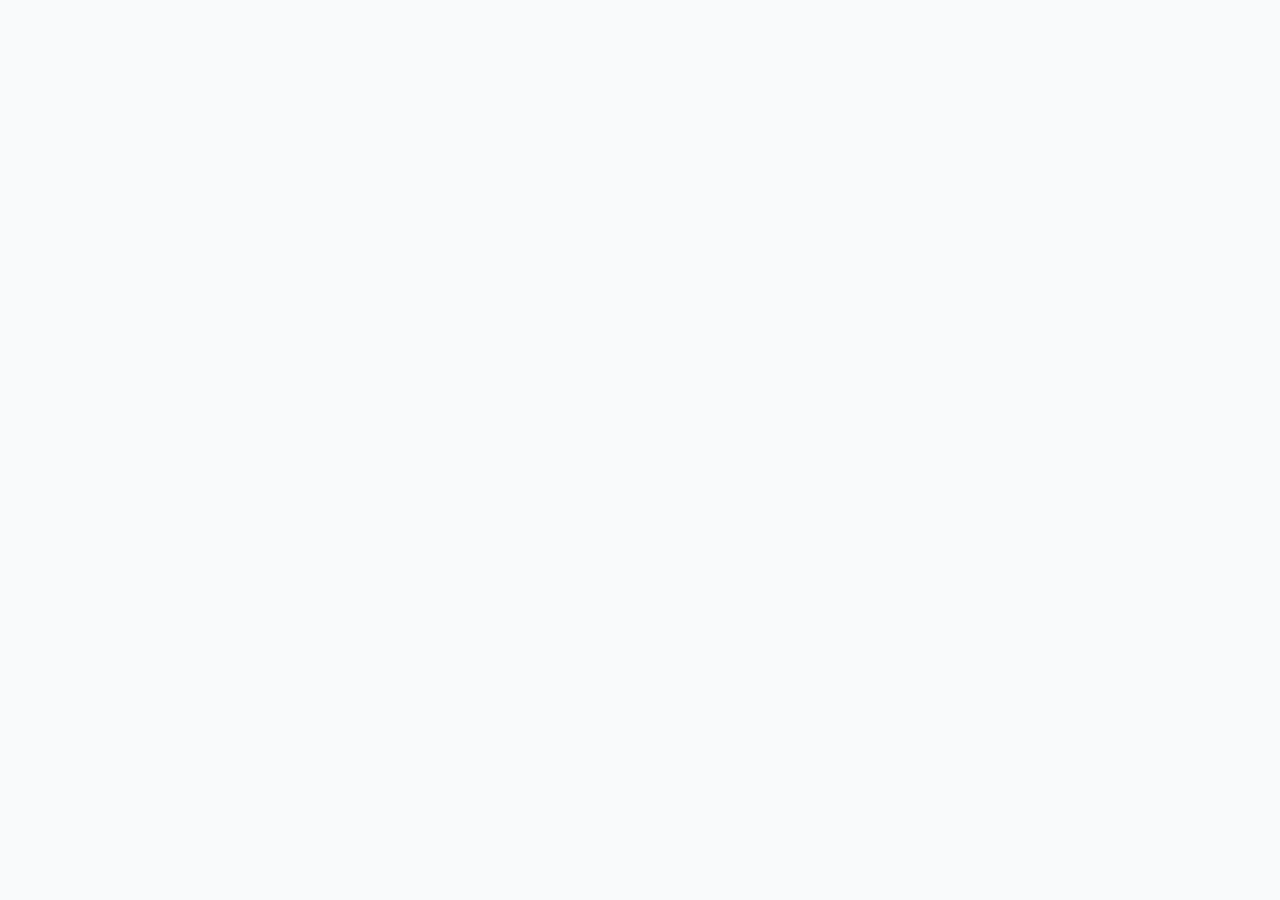
==== index.html @ 755c3d50 "Update success screen and pro move for pilot Copilot framing Changed headline to "You just learned h" ====
<!DOCTYPE html>
<html lang="en">
<head>
<meta charset="UTF-8">
<meta name="viewport" content="width=device-width, initial-scale=1.0">
<title>Leading the Business - Copilot Practice Lab</title>
<link rel="stylesheet" href="styles.css">
<script defer src="https://cdn.jsdelivr.net/npm/alpinejs@3.x.x/dist/cdn.min.js"></script>
</head>
<body>

<div x-data="lab()" x-cloak>

<!-- Header -->
<div class="header">
  <div class="header-left">
    <img src="https://upload.wikimedia.org/wikipedia/en/d/d8/Nestl%C3%A9.svg"
         alt="Nestlé" class="nestle-logo"
         onerror="this.style.display='none'; this.nextElementSibling.style.display='block';">
    <span class="nestle-logo-fallback" style="display:none;">Nestlé</span>
    <div class="header-divider"></div>
    <span class="header-title">Leading the Business - Copilot Practice Lab</span>
  </div>
</div>

<!-- Hero Header -->
<div class="hero">
  <div class="hero-inner">
    <span class="hero-eyebrow">Leading the Business · March 25, 2026 · Rive Reine</span>
    <h2 class="hero-title">Copilot Practice Lab</h2>
    <div class="progress-container">
      <template x-for="i in 3" :key="i">
        <div class="contents">
          <div class="progress-step"
               :class="{ disabled: i > maxStep }"
               @click="i <= maxStep && goTo(i)">
            <div class="progress-circle"
                 :class="{ active: i === step, done: i < step }">
              <template x-if="i < step">
                <svg width="16" height="16" viewBox="0 0 24 24" fill="none" stroke="white" stroke-width="3"><polyline points="20 6 9 17 4 12"></polyline></svg>
              </template>
              <template x-if="i >= step">
                <span x-text="i"></span>
              </template>
            </div>
            <span class="progress-label"
                  :class="{ active: i === step, done: i < step }"
                  x-text="stepLabels[i - 1]"></span>
          </div>
          <div x-show="i < 3" class="progress-line" :class="{ done: i < step }"></div>
        </div>
      </template>
    </div>
  </div>
</div>

<!-- Main Content -->
<div class="main">

  <!-- STEP 1: Choose Output -->
  <div class="step" :class="{ active: step === 1 }">
    <div class="step-badge">Step 1</div>
    <h1>What do you want to create?</h1>
    <p class="step-subtitle">You have <strong>6 options</strong> to choose from. Pick the type of deliverable you'd like to walk out with today — the method is the same for all of them.</p>

    <div class="cards">
      <template x-for="card in cards.slice(0, 4)" :key="card.type">
        <div class="card"
             :class="{ selected: selectedType === card.type }"
             @click="selectedType = card.type"
             :data-type="card.type">
          <div class="card-check"><svg width="12" height="12" viewBox="0 0 24 24" fill="none" stroke="white" stroke-width="3"><polyline points="20 6 9 17 4 12"></polyline></svg></div>
          <div class="card-icon-wrap" :style="card.iconBg ? 'background:' + card.iconBg : ''" x-html="card.icon"></div>
          <div class="card-body">
            <div class="card-title" x-text="card.title"></div>
            <div class="card-desc" x-text="card.desc"></div>
          </div>
          <div class="card-number" x-text="card.number"></div>
        </div>
      </template>
    </div>

    <p style="font-size:13px; font-weight:600; color:var(--gray-400); text-transform:uppercase; letter-spacing:0.5px; margin: 28px 0 12px;">Want to go further? Use a specialist agent</p>

    <div class="cards">
      <template x-for="card in cards.slice(4)" :key="card.type">
        <div class="card"
             :class="{ selected: selectedType === card.type }"
             @click="selectedType = card.type"
             :data-type="card.type">
          <div class="card-check"><svg width="12" height="12" viewBox="0 0 24 24" fill="none" stroke="white" stroke-width="3"><polyline points="20 6 9 17 4 12"></polyline></svg></div>
          <div class="card-icon-wrap" :style="card.iconBg ? 'background:' + card.iconBg : ''" x-html="card.icon"></div>
          <div class="card-body">
            <div class="card-title" x-text="card.title"></div>
            <div class="card-desc" x-text="card.desc"></div>
            <span class="card-agent-tag" x-text="card.agentTag"></span>
          </div>
          <div class="card-number" x-text="card.number"></div>
        </div>
      </template>
    </div>

    <div class="btn-row">
      <button class="btn btn-primary" :disabled="!selectedType" @click="goTo(2)">Continue →</button>
    </div>
  </div>

  <!-- STEP 2: Set Context -->
  <div class="step" :class="{ active: step === 2 }">
    <div class="step-badge">Step 2</div>
    <h1>Set your context</h1>
    <p class="step-subtitle">Copy the prompt below, paste it into Microsoft Copilot, and fill in the blanks with your own details. This teaches Copilot who you are before it does any work.</p>

    <div class="instruction">
      <div class="instruction-num">1</div>
      <div class="instruction-content">
        <div class="instruction-title" x-text="isAgent ? 'Open the ' + agentName + ' agent' : 'Open Microsoft Copilot'"></div>
        <div class="instruction-desc" x-text="isAgent
          ? 'In Microsoft Teams or copilot.microsoft.com, look for the Agents section in the left sidebar. Select \'' + agentName + '\' to open a dedicated conversation with that agent. If you don\'t see it, check the disclaimer below.'
          : 'Open Copilot in Microsoft Teams (look for the Copilot icon in the left sidebar), or go to copilot.microsoft.com in your browser. Use the same Copilot throughout — don\'t switch apps mid-conversation.'"></div>
      </div>
    </div>

    <div class="instruction">
      <div class="instruction-num">2</div>
      <div class="instruction-content">
        <div class="instruction-title">Copy this prompt and paste it in</div>
        <div class="instruction-desc">Replace the highlighted parts with your real information. Be specific — the more context you give, the better the output.</div>
      </div>
    </div>

    <div class="agent-warning" x-show="isAgent" style="display:none;">
      <strong>⚠️ This stream uses a specialist Copilot agent</strong> — it may not be enabled on your account yet.<br><br>
      <strong>To check:</strong> Open Copilot in Teams or at copilot.microsoft.com. Look for an <strong>Agents</strong> section in the left sidebar. If you see <em x-text="agentName"></em> listed there, you're good to go.<br><br>
      <strong>If you don't see it:</strong> Your IT admin needs to enable it, or choose one of the standard output types above for today's session. These agents are included in the standard M365 Copilot licence — they just need to be switched on. Note: both agents share a <strong>25-query monthly limit</strong>, so use them for tasks that really benefit from deep reasoning.
    </div>

    <div class="prompt-section">
      <div class="prompt-label">Your first prompt</div>
      <div class="prompt-box">
        <button class="copy-btn" @click="copy($refs.contextPrompt, $event)">
          <svg width="14" height="14" viewBox="0 0 24 24" fill="none" stroke="currentColor" stroke-width="2"><rect x="9" y="9" width="13" height="13" rx="2" ry="2"></rect><path d="M5 15H4a2 2 0 0 1-2-2V4a2 2 0 0 1 2-2h9a2 2 0 0 1 2 2v1"></path></svg>
          Copy
        </button>
        <div class="prompt-text" x-ref="contextPrompt" x-text="contextPrompts[selectedType] || ''"></div>
      </div>
    </div>

    <div class="instruction">
      <div class="instruction-num">3</div>
      <div class="instruction-content">
        <div class="instruction-title">Have a conversation with Copilot</div>
        <div class="instruction-desc">This is a back-and-forth conversation, not a questionnaire. The goal is alignment: Copilot understands your situation and you feel understood. The conversation is done when either Copilot says it has enough information, or you feel confident it gets what you need. A good move: ask Copilot to "play back what you've understood so far."</div>
      </div>
    </div>

    <div class="instruction">
      <div class="instruction-num">4</div>
      <div class="instruction-content">
        <div class="instruction-title">Refine until you're happy</div>
        <div class="instruction-desc">Don't rush to the next step. Push back, challenge, and sharpen the content together. Try questions like:</div>
        <ul class="refine-questions">
          <li>How could this be better?</li>
          <li>Let's roast this content we've been creating together</li>
          <li>What assumption in this is most likely to be wrong?</li>
          <li>Now that we have the full picture, what are some tensions, gaps, or opportunities to simplify?</li>
          <li>Thoughts?</li>
          <li>What else should I consider?</li>
        </ul>
      </div>
    </div>

    <div class="tip-box">
      <span class="tip-icon">💡</span>
      <div class="tip-text"><strong>Why this matters:</strong> This conversation creates alignment between you and the AI. Instead of guessing what you need from a single prompt, Copilot builds a shared understanding of your situation. That's the difference between using AI as a search engine and using it as a thinking partner. When you ask it to play back its understanding, you can catch misalignment before it produces anything.</div>
    </div>

    <div class="btn-row">
      <button class="btn btn-secondary" @click="goTo(1)">← Back</button>
      <button class="btn btn-primary" @click="goTo(3)">Content is ready — Next →</button>
    </div>
  </div>

  <!-- STEP 3: Generate -->
  <div class="step" :class="{ active: step === 3 }">
    <div class="step-badge">Step 3</div>
    <h1>Generate your deliverable</h1>
    <p class="step-subtitle">Time for the payoff. Copy this final prompt to tell Copilot exactly what to produce. Then watch it work.</p>

    <div class="prompt-section">
      <div class="prompt-label">Your second prompt</div>
      <div class="prompt-box">
        <button class="copy-btn" @click="copy($refs.generatePrompt, $event)">
          <svg width="14" height="14" viewBox="0 0 24 24" fill="none" stroke="currentColor" stroke-width="2"><rect x="9" y="9" width="13" height="13" rx="2" ry="2"></rect><path d="M5 15H4a2 2 0 0 1-2-2V4a2 2 0 0 1 2-2h9a2 2 0 0 1 2 2v1"></path></svg>
          Copy
        </button>
        <div class="prompt-text" x-ref="generatePrompt" x-text="generatePrompts[selectedType] || ''"></div>
      </div>
    </div>

    <div class="tip-box">
      <span class="tip-icon">💡</span>
      <div class="tip-text"><strong>Not perfect?</strong> That's expected. You have two options: keep refining in the chat ("Make the tone more formal"), or open the document directly in Word/Excel/PowerPoint and use Copilot there to edit in place. You can also ask <strong>"How can we make this better?"</strong> to get suggestions you haven't thought of.</div>
    </div>

    <div class="bonus-section">
      <div class="bonus-badge">⚡ Bonus Prompt</div>
      <div class="bonus-title">Make it better</div>
      <div class="bonus-desc">Once you have your first output, paste this to push it further. This is how you go from "good enough" to "impressive."</div>
      <div class="prompt-box" style="background: rgba(0,0,0,0.3);">
        <button class="copy-btn" @click="copy($refs.bonusPrompt, $event)">
          <svg width="14" height="14" viewBox="0 0 24 24" fill="none" stroke="currentColor" stroke-width="2"><rect x="9" y="9" width="13" height="13" rx="2" ry="2"></rect><path d="M5 15H4a2 2 0 0 1-2-2V4a2 2 0 0 1 2-2h9a2 2 0 0 1 2 2v1"></path></svg>
          Copy
        </button>
        <div class="prompt-text" x-ref="bonusPrompt">Review what you just created with a critical eye. What's missing? What could be stronger? What would a skeptical executive push back on? Give me your top 3 suggestions for improvement.</div>
      </div>
    </div>

    <div class="btn-row">
      <button class="btn btn-secondary" @click="goTo(2)">← Back</button>
      <button class="btn btn-primary" @click="goTo(4)" style="background: var(--green);">I've got my deliverable ✓</button>
    </div>
  </div>

  <!-- STEP 4: Success -->
  <div class="step" :class="{ active: step === 4 }">
    <span class="success-icon">🎯</span>
    <h1>You just learned how to pilot Copilot.</h1>
    <p class="step-subtitle">In under 15 minutes, you went from a blank screen to a real deliverable — using three simple moves that work with any AI tool, for any task.</p>

    <ul class="success-checklist">
      <li><strong>Set your context</strong> — you told AI what you need and let it interview you</li>
      <li><strong>Constrained the output</strong> — you told it exactly what to produce</li>
      <li><strong>Iterated</strong> — you refined the output instead of starting over</li>
    </ul>

    <div class="tip-box">
      <span class="tip-icon">🔑</span>
      <div class="tip-text"><strong>The method you just learned applies everywhere.</strong> Next time you use Copilot in Teams, Word, Outlook, or PowerPoint — start by setting context, let it interview you, then ask for a specific output. You'll get dramatically better results than prompting from scratch.</div>
    </div>

    <div class="bonus-section" style="margin-top: 32px;">
      <div class="bonus-badge">🧠 Pro Move</div>
      <div class="bonus-title">Save a summary so you can pick up where you left off</div>
      <div class="bonus-desc">Before you close the conversation, ask Copilot: "Summarise this conversation and its outcomes so I can use it as a starting point next time." Save that summary in a Word document or in OneNote. Next time you start a new Copilot session on this topic, just drop that document into the chat. Copilot will pick up where you left off, with all the context from today. Think of it as a briefing note for your future self.</div>
    </div>
  </div>
</div>

</div>

<script src="prompts.js"></script>
<script src="script.js"></script>

</body>
</html>
---- styles.css ----
@import url('https://fonts.googleapis.com/css2?family=Inter:wght@300;400;500;600;700&display=swap');

* { margin: 0; padding: 0; box-sizing: border-box; }
[x-cloak] { display: none !important; }
.contents { display: contents; }

:root {
  --navy: #1a1f36;
  --navy-light: #2d3352;
  --blue: #4a6cf7;
  --blue-hover: #3b5de7;
  --green: #10b981;
  --nestle-red: #E2001A;
  --nestle-red-dark: #C0001A;
  --white: #ffffff;
  --gray-50: #f9fafb;
  --gray-100: #f3f4f6;
  --gray-200: #e5e7eb;
  --gray-300: #d1d5db;
  --gray-400: #9ca3af;
  --gray-500: #6b7280;
  --gray-600: #4b5563;
  --gray-700: #374151;
  --gray-800: #1f2937;
  --shadow-sm: 0 1px 2px rgba(0,0,0,0.05);
  --shadow: 0 4px 6px -1px rgba(0,0,0,0.1), 0 2px 4px -2px rgba(0,0,0,0.1);
  --shadow-lg: 0 10px 15px -3px rgba(0,0,0,0.1), 0 4px 6px -4px rgba(0,0,0,0.1);
  --shadow-xl: 0 20px 25px -5px rgba(0,0,0,0.1), 0 8px 10px -6px rgba(0,0,0,0.1);
}

body {
  font-family: 'Inter', -apple-system, BlinkMacSystemFont, sans-serif;
  background: var(--gray-50);
  color: var(--gray-800);
  min-height: 100vh;
  line-height: 1.6;
}

/* Header */
.header {
  background: var(--white);
  border-bottom: 1px solid var(--gray-200);
  padding: 16px 24px;
  display: flex;
  align-items: center;
  justify-content: space-between;
  position: sticky;
  top: 0;
  z-index: 100;
}

.header-left {
  display: flex;
  align-items: center;
  gap: 16px;
}

.nestle-logo {
  height: 36px;
  width: auto;
}

.nestle-logo-fallback {
  font-size: 22px;
  font-weight: 700;
  color: var(--navy);
  letter-spacing: -0.5px;
}

.header-divider {
  width: 1px;
  height: 28px;
  background: var(--gray-300);
}

.header-title {
  font-size: 15px;
  font-weight: 500;
  color: var(--gray-600);
}

/* Hero Header */
.hero {
  background: var(--nestle-red);
  padding: 36px 24px 32px;
}

.hero-inner {
  max-width: 640px;
  margin: 0 auto;
  text-align: center;
}

.hero-eyebrow {
  display: block;
  font-size: 11px;
  font-weight: 600;
  letter-spacing: 1.4px;
  text-transform: uppercase;
  color: rgba(255,255,255,0.6);
  margin-bottom: 10px;
}

.hero-title {
  font-size: 30px;
  font-weight: 800;
  color: var(--white);
  letter-spacing: -0.5px;
  margin-bottom: 28px;
  line-height: 1.15;
}

.progress-container {
  max-width: 680px;
  margin: 0 auto;
  display: flex;
  align-items: center;
  gap: 0;
  background: rgba(0,0,0,0.15);
  border-radius: 100px;
  padding: 10px 24px;
}

.progress-step {
  display: flex;
  align-items: center;
  gap: 8px;
  flex-shrink: 0;
  cursor: pointer;
}

.progress-step.disabled {
  cursor: default;
  opacity: 0.55;
}

.progress-circle {
  width: 28px;
  height: 28px;
  border-radius: 50%;
  display: flex;
  align-items: center;
  justify-content: center;
  font-size: 12px;
  font-weight: 700;
  transition: all 0.3s ease;
  border: 1.5px solid rgba(255,255,255,0.35);
  color: rgba(255,255,255,0.5);
  background: transparent;
}

.progress-circle.active {
  border-color: var(--white);
  background: var(--white);
  color: var(--nestle-red);
}

.progress-circle.done {
  border-color: rgba(255,255,255,0.6);
  background: rgba(255,255,255,0.15);
  color: var(--white);
}

.progress-label {
  font-size: 12px;
  font-weight: 500;
  color: rgba(255,255,255,0.5);
  transition: color 0.3s ease;
  white-space: nowrap;
}

.progress-label.active { color: var(--white); }
.progress-label.done { color: rgba(255,255,255,0.75); }

.progress-line {
  flex: 1;
  height: 1px;
  background: rgba(255,255,255,0.2);
  margin: 0 10px;
  min-width: 16px;
  transition: background 0.3s ease;
}

.progress-line.done { background: rgba(255,255,255,0.5); }

/* Main Content */
.main {
  max-width: 720px;
  margin: 0 auto;
  padding: 48px 24px 120px;
}

.step { display: none; }
.step.active { display: block; }

.step-badge {
  display: inline-flex;
  align-items: center;
  gap: 6px;
  background: var(--nestle-red);
  color: var(--white);
  font-size: 12px;
  font-weight: 600;
  padding: 4px 12px;
  border-radius: 100px;
  margin-bottom: 16px;
  text-transform: uppercase;
  letter-spacing: 0.5px;
}

.step h1 {
  font-size: 32px;
  font-weight: 700;
  color: var(--navy);
  margin-bottom: 12px;
  letter-spacing: -0.5px;
  line-height: 1.2;
}

.step-subtitle {
  font-size: 17px;
  color: var(--gray-500);
  margin-bottom: 36px;
  line-height: 1.6;
}

/* Cards */
.cards {
  display: grid;
  grid-template-columns: 1fr 1fr;
  gap: 12px;
  margin-bottom: 10px;
}

.card {
  background: var(--white);
  border: 1px solid var(--gray-200);
  border-left: 4px solid var(--nestle-red);
  border-radius: 8px;
  padding: 22px 20px;
  cursor: pointer;
  transition: all 0.2s ease;
  position: relative;
  display: flex;
  gap: 16px;
  align-items: flex-start;
}

.card:hover {
  box-shadow: 0 4px 20px rgba(0,0,0,0.09);
  transform: translateY(-2px);
  border-color: var(--gray-300);
  border-left-color: var(--nestle-red);
}

.card.selected {
  background: #FFF5F5;
  border-color: var(--gray-200);
  border-left-color: var(--nestle-red);
  box-shadow: 0 0 0 2px rgba(226,0,26,0.12);
}

.card-icon-wrap {
  width: 44px;
  height: 44px;
  border-radius: 10px;
  background: #FFF0F0;
  display: flex;
  align-items: center;
  justify-content: center;
  flex-shrink: 0;
}

.card-body { flex: 1; }

.card-number {
  position: absolute;
  bottom: 10px;
  right: 16px;
  font-size: 52px;
  font-weight: 800;
  color: rgba(226,0,26,0.07);
  line-height: 1;
  letter-spacing: -2px;
  pointer-events: none;
  user-select: none;
}

.card[data-type="researcher"] .card-number,
.card[data-type="analyst"] .card-number {
  color: rgba(124,58,237,0.07);
}

.card-title {
  font-size: 15px;
  font-weight: 600;
  color: var(--navy);
  margin-bottom: 5px;
  line-height: 1.3;
}

.card-desc {
  font-size: 13px;
  color: var(--gray-500);
  line-height: 1.5;
}

.card-check {
  position: absolute;
  top: 12px;
  right: 12px;
  width: 22px;
  height: 22px;
  border-radius: 50%;
  background: var(--nestle-red);
  display: none;
  align-items: center;
  justify-content: center;
}

.card.selected .card-check { display: flex; }

.card-agent-tag {
  display: inline-flex;
  align-items: center;
  gap: 4px;
  margin-top: 12px;
  font-size: 11px;
  font-weight: 600;
  color: #7c3aed;
  background: #f3f0ff;
  border: 1px solid #ddd6fe;
  border-radius: 100px;
  padding: 3px 10px;
  text-transform: uppercase;
  letter-spacing: 0.4px;
}

.agent-warning {
  display: none;
  background: #fffbeb;
  border: 1px solid #fcd34d;
  border-radius: 12px;
  padding: 16px 20px;
  margin-bottom: 24px;
  font-size: 14px;
  color: #92400e;
  line-height: 1.6;
}

.agent-warning strong { color: #78350f; }

/* Prompt Box */
.prompt-section {
  margin-bottom: 32px;
}

.prompt-label {
  font-size: 13px;
  font-weight: 600;
  color: var(--gray-500);
  text-transform: uppercase;
  letter-spacing: 0.5px;
  margin-bottom: 10px;
}

.prompt-box {
  background: var(--navy);
  border-radius: 12px;
  padding: 24px;
  position: relative;
  box-shadow: var(--shadow-lg);
}

.prompt-text {
  color: #e2e8f0;
  font-size: 15px;
  line-height: 1.8;
  white-space: pre-wrap;
  font-family: 'Inter', sans-serif;
}

.prompt-text .fill-in {
  color: var(--blue);
  background: rgba(74, 108, 247, 0.15);
  padding: 2px 6px;
  border-radius: 4px;
  font-weight: 500;
}

.copy-btn {
  position: absolute;
  top: 12px;
  right: 12px;
  background: rgba(255,255,255,0.1);
  border: 1px solid rgba(255,255,255,0.2);
  color: var(--white);
  padding: 6px 14px;
  border-radius: 8px;
  cursor: pointer;
  font-size: 13px;
  font-weight: 500;
  font-family: 'Inter', sans-serif;
  transition: all 0.2s;
  display: flex;
  align-items: center;
  gap: 6px;
}

.copy-btn:hover { background: rgba(255,255,255,0.2); }
.copy-btn.copied { background: var(--green); border-color: var(--green); }

/* Tip Box */
.tip-box {
  background: #fffbeb;
  border: 1px solid #fde68a;
  border-radius: 12px;
  padding: 20px 24px;
  margin-top: 24px;
  display: flex;
  gap: 12px;
  align-items: flex-start;
}

.tip-icon { font-size: 20px; flex-shrink: 0; margin-top: 1px; }

.tip-text {
  font-size: 14px;
  color: var(--gray-700);
  line-height: 1.6;
}

.tip-text strong { color: var(--gray-800); }

/* Buttons */
.btn-row {
  display: flex;
  gap: 12px;
  margin-top: 36px;
}

.btn {
  padding: 14px 28px;
  border-radius: 12px;
  font-size: 15px;
  font-weight: 600;
  font-family: 'Inter', sans-serif;
  cursor: pointer;
  transition: all 0.2s ease;
  border: none;
  display: inline-flex;
  align-items: center;
  gap: 8px;
}

.btn-primary {
  background: var(--nestle-red);
  color: var(--white);
  box-shadow: var(--shadow);
}

.btn-primary:hover { background: var(--nestle-red-dark); box-shadow: var(--shadow-lg); }
.btn-primary:disabled { background: var(--gray-300); cursor: not-allowed; box-shadow: none; }

.btn-secondary {
  background: var(--white);
  color: var(--gray-600);
  border: 1px solid var(--gray-300);
}

.btn-secondary:hover { background: var(--gray-50); color: var(--gray-800); }

/* Instruction Steps */
.instruction {
  display: flex;
  gap: 16px;
  align-items: flex-start;
  margin-bottom: 20px;
}

.instruction-num {
  width: 32px;
  height: 32px;
  border-radius: 50%;
  background: var(--nestle-red);
  color: var(--white);
  display: flex;
  align-items: center;
  justify-content: center;
  font-size: 14px;
  font-weight: 600;
  flex-shrink: 0;
  margin-top: 2px;
}

.instruction-content {
  flex: 1;
}

.instruction-title {
  font-size: 16px;
  font-weight: 600;
  color: var(--navy);
  margin-bottom: 4px;
}

.instruction-desc {
  font-size: 14px;
  color: var(--gray-500);
  line-height: 1.5;
}

.refine-questions {
  margin: 8px 0 0 0;
  padding-left: 18px;
  font-size: 13px;
  color: var(--gray-500);
  line-height: 1.8;
  font-style: italic;
}

/* Bonus Section */
.bonus-section {
  background: linear-gradient(135deg, #1a1f36, #2d3352);
  border-radius: 16px;
  padding: 32px;
  margin-top: 36px;
  color: var(--white);
}

.bonus-badge {
  display: inline-flex;
  align-items: center;
  gap: 6px;
  background: rgba(255,255,255,0.15);
  color: var(--white);
  font-size: 12px;
  font-weight: 600;
  padding: 4px 12px;
  border-radius: 100px;
  margin-bottom: 12px;
  text-transform: uppercase;
  letter-spacing: 0.5px;
}

.bonus-title {
  font-size: 20px;
  font-weight: 700;
  margin-bottom: 8px;
}

.bonus-desc {
  font-size: 15px;
  color: rgba(255,255,255,0.7);
  margin-bottom: 20px;
  line-height: 1.6;
}

/* Success Screen */
.success-icon {
  font-size: 56px;
  margin-bottom: 20px;
  display: block;
}

.success-checklist {
  list-style: none;
  margin: 24px 0;
}

.success-checklist li {
  padding: 10px 0;
  font-size: 15px;
  color: var(--gray-600);
  display: flex;
  align-items: center;
  gap: 10px;
}

.success-checklist li::before {
  content: '\2713';
  color: var(--green);
  font-weight: 700;
  font-size: 16px;
}

/* Responsive */
@media (max-width: 640px) {
  .cards { grid-template-columns: 1fr; }
  .step h1 { font-size: 26px; }
  .progress-label { display: none; }
  .progress-container { justify-content: center; }
  .header-title { display: none; }
}
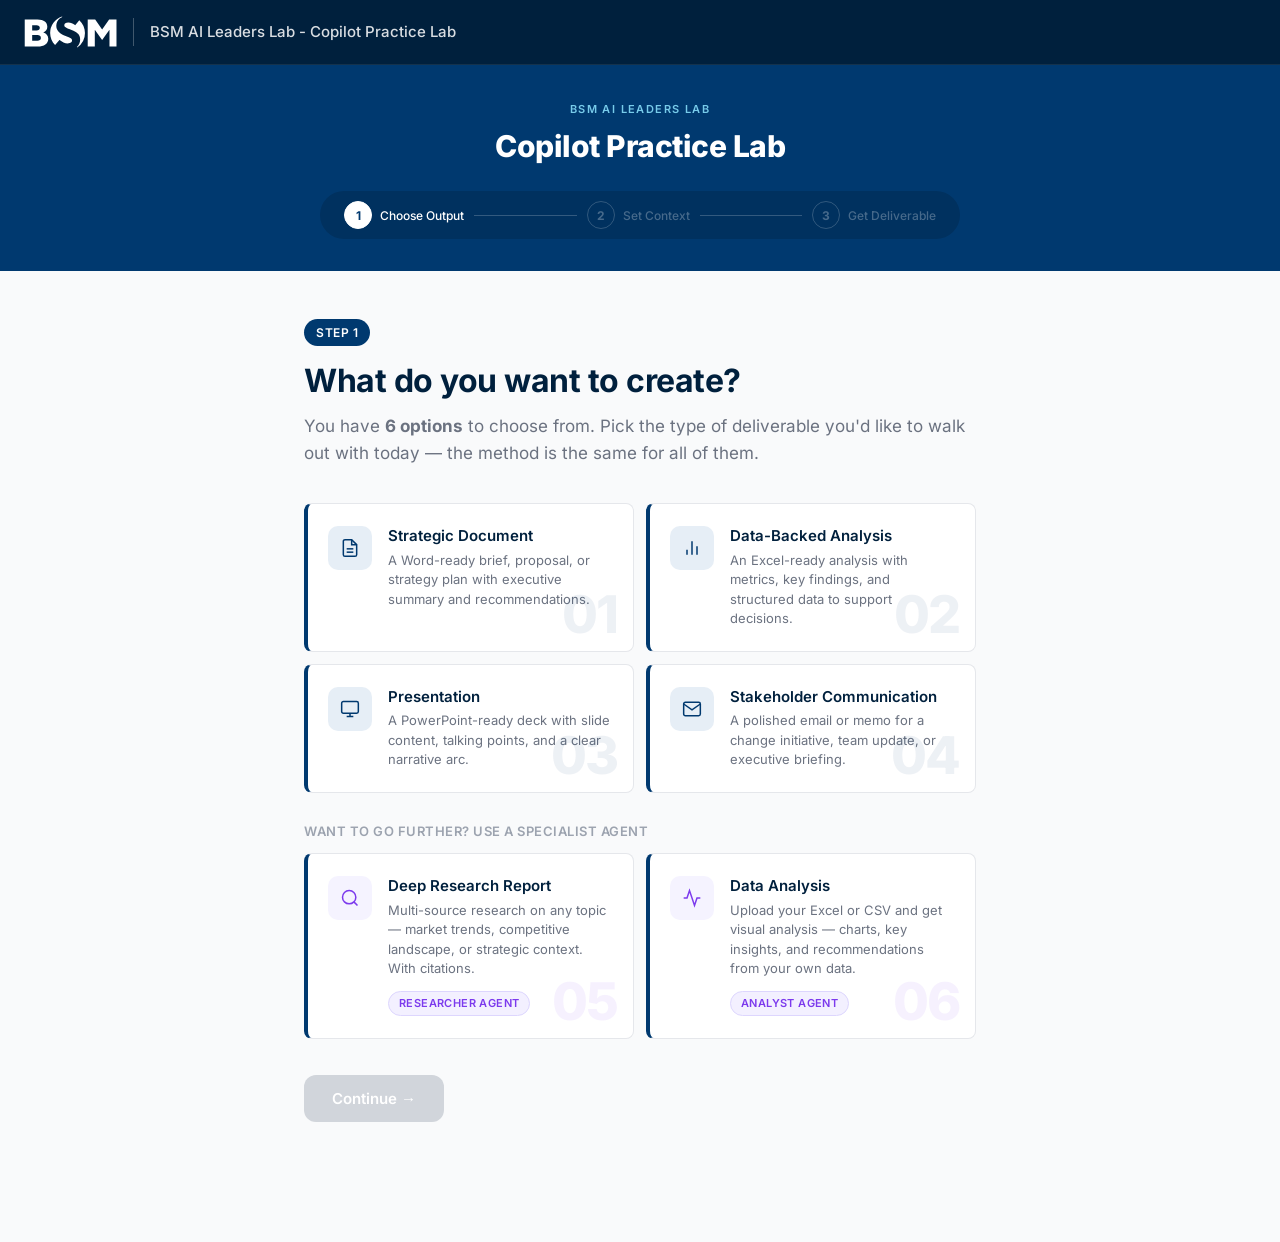
==== commit f0f21a7e: "Rebrand to BSM and fix bugs - Remove all Nestle references (logo, name, date/venue line, brand-named" ====
--- a/index.html
+++ b/index.html
@@ -3,9 +3,12 @@
 <head>
 <meta charset="UTF-8">
 <meta name="viewport" content="width=device-width, initial-scale=1.0">
-<title>Leading the Business - Copilot Practice Lab</title>
+<title>BSM AI Leaders Lab - Copilot Practice Lab</title>
+<meta name="theme-color" content="#00203d">
+<link rel="preload" href="fonts/inter-latin-wght-normal.woff2" as="font" type="font/woff2" crossorigin>
 <link rel="stylesheet" href="styles.css">
-<script defer src="https://cdn.jsdelivr.net/npm/alpinejs@3.x.x/dist/cdn.min.js"></script>
+<!-- Alpine.js 3.17.5, self-hosted (pinned). No runtime CDN dependency. -->
+<script defer src="vendor/alpine-3.17.5.min.js"></script>
 </head>
 <body>
 
@@ -14,19 +17,20 @@
 <!-- Header -->
 <div class="header">
   <div class="header-left">
-    <img src="https://upload.wikimedia.org/wikipedia/en/d/d8/Nestl%C3%A9.svg"
-         alt="Nestlé" class="nestle-logo"
+    <img src="assets/bsm-logo-white.svg"
+         alt="BSM – Bernhard Schulte Shipmanagement" class="client-logo"
          onerror="this.style.display='none'; this.nextElementSibling.style.display='block';">
-    <span class="nestle-logo-fallback" style="display:none;">Nestlé</span>
+    <span class="client-logo-fallback" style="display:none;">BSM</span>
     <div class="header-divider"></div>
-    <span class="header-title">Leading the Business - Copilot Practice Lab</span>
+    <span class="header-title">BSM AI Leaders Lab - Copilot Practice Lab</span>
   </div>
 </div>
 
 <!-- Hero Header -->
 <div class="hero">
   <div class="hero-inner">
-    <span class="hero-eyebrow">Leading the Business · March 25, 2026 · Rive Reine</span>
+    <!-- TODO(Paris): add workshop date and city here, e.g. "BSM AI Leaders Lab · <date> · <city>" -->
+    <span class="hero-eyebrow">BSM AI Leaders Lab</span>
     <h2 class="hero-title">Copilot Practice Lab</h2>
     <div class="progress-container">
       <template x-for="i in 3" :key="i">
@@ -109,7 +113,7 @@
   <div class="step" :class="{ active: step === 2 }">
     <div class="step-badge">Step 2</div>
     <h1>Set your context</h1>
-    <p class="step-subtitle">Copy the prompt below, paste it into Microsoft Copilot, and fill in the blanks with your own details. This teaches Copilot who you are before it does any work.</p>
+    <p class="step-subtitle">Copy the prompt below, paste it into Microsoft Copilot, and fill in the blanks. Then have a conversation to build alignment and refine your thinking together.</p>
 
     <div class="instruction">
       <div class="instruction-num">1</div>
@@ -125,7 +129,7 @@
       <div class="instruction-num">2</div>
       <div class="instruction-content">
         <div class="instruction-title">Copy this prompt and paste it in</div>
-        <div class="instruction-desc">Replace the highlighted parts with your real information. Be specific — the more context you give, the better the output.</div>
+        <div class="instruction-desc">Replace the highlighted <span class="fill-in-sample">[parts in brackets]</span> with your real information. Be specific — the more context you give, the better the output.</div>
       </div>
     </div>
 
@@ -142,7 +146,7 @@
           <svg width="14" height="14" viewBox="0 0 24 24" fill="none" stroke="currentColor" stroke-width="2"><rect x="9" y="9" width="13" height="13" rx="2" ry="2"></rect><path d="M5 15H4a2 2 0 0 1-2-2V4a2 2 0 0 1 2-2h9a2 2 0 0 1 2 2v1"></path></svg>
           Copy
         </button>
-        <div class="prompt-text" x-ref="contextPrompt" x-text="contextPrompts[selectedType] || ''"></div>
+        <div class="prompt-text" x-ref="contextPrompt" x-html="highlight(contextPrompts[selectedType] || '')"></div>
       </div>
     </div>
 
@@ -185,7 +189,7 @@
   <div class="step" :class="{ active: step === 3 }">
     <div class="step-badge">Step 3</div>
     <h1>Generate your deliverable</h1>
-    <p class="step-subtitle">Time for the payoff. Copy this final prompt to tell Copilot exactly what to produce. Then watch it work.</p>
+    <p class="step-subtitle">You've done the thinking together. Now tell Copilot to produce the asset you need.</p>
 
     <div class="prompt-section">
       <div class="prompt-label">Your second prompt</div>
@@ -194,7 +198,7 @@
           <svg width="14" height="14" viewBox="0 0 24 24" fill="none" stroke="currentColor" stroke-width="2"><rect x="9" y="9" width="13" height="13" rx="2" ry="2"></rect><path d="M5 15H4a2 2 0 0 1-2-2V4a2 2 0 0 1 2-2h9a2 2 0 0 1 2 2v1"></path></svg>
           Copy
         </button>
-        <div class="prompt-text" x-ref="generatePrompt" x-text="generatePrompts[selectedType] || ''"></div>
+        <div class="prompt-text" x-ref="generatePrompt" x-html="highlight(generatePrompts[selectedType] || '')"></div>
       </div>
     </div>
 
@@ -206,7 +210,7 @@
     <div class="bonus-section">
       <div class="bonus-badge">⚡ Bonus Prompt</div>
       <div class="bonus-title">Make it better</div>
-      <div class="bonus-desc">Once you have your first output, paste this to push it further. This is how you go from "good enough" to "impressive."</div>
+      <div class="bonus-desc">Once you have your document, use this to stress-test the output before you share it.</div>
       <div class="prompt-box" style="background: rgba(0,0,0,0.3);">
         <button class="copy-btn" @click="copy($refs.bonusPrompt, $event)">
           <svg width="14" height="14" viewBox="0 0 24 24" fill="none" stroke="currentColor" stroke-width="2"><rect x="9" y="9" width="13" height="13" rx="2" ry="2"></rect><path d="M5 15H4a2 2 0 0 1-2-2V4a2 2 0 0 1 2-2h9a2 2 0 0 1 2 2v1"></path></svg>
@@ -226,12 +230,13 @@
   <div class="step" :class="{ active: step === 4 }">
     <span class="success-icon">🎯</span>
     <h1>You just learned how to pilot Copilot.</h1>
-    <p class="step-subtitle">In under 15 minutes, you went from a blank screen to a real deliverable — using three simple moves that work with any AI tool, for any task.</p>
+    <p class="step-subtitle">In under 15 minutes, you went from a blank screen to a real deliverable. Here's what you did:</p>
 
     <ul class="success-checklist">
-      <li><strong>Set your context</strong> — you told AI what you need and let it interview you</li>
-      <li><strong>Constrained the output</strong> — you told it exactly what to produce</li>
-      <li><strong>Iterated</strong> — you refined the output instead of starting over</li>
+      <li><strong>Set your context</strong> — you told Copilot what you need</li>
+      <li><strong>Had a conversation</strong> — you built alignment through back-and-forth</li>
+      <li><strong>Refined together</strong> — you challenged, sharpened, and improved the thinking</li>
+      <li><strong>Produced the asset</strong> — you got a real deliverable you can use</li>
     </ul>
 
     <div class="tip-box">
@@ -251,6 +256,14 @@
 
 <script src="prompts.js"></script>
 <script src="script.js"></script>
+<script>
+  // Offline support: cache the page after first load (see sw.js). Network-first, so updates still arrive.
+  if ('serviceWorker' in navigator) {
+    window.addEventListener('load', function () {
+      navigator.serviceWorker.register('sw.js').catch(function () {});
+    });
+  }
+</script>
 
 </body>
 </html>
--- a/styles.css
+++ b/styles.css
@@ -1,17 +1,31 @@
-@import url('https://fonts.googleapis.com/css2?family=Inter:wght@300;400;500;600;700&display=swap');
+/* Inter (variable, latin subset) self-hosted from @fontsource-variable/inter 5.3.0. SIL OFL 1.1, see fonts/OFL.txt */
+@font-face {
+  font-family: 'Inter';
+  font-style: normal;
+  font-display: swap;
+  font-weight: 100 900;
+  src: url('fonts/inter-latin-wght-normal.woff2') format('woff2');
+}
 
 * { margin: 0; padding: 0; box-sizing: border-box; }
 [x-cloak] { display: none !important; }
 .contents { display: contents; }
 
 :root {
-  --navy: #1a1f36;
-  --navy-light: #2d3352;
+  --navy: #00203D;
+  --navy-light: #00396F;
   --blue: #4a6cf7;
   --blue-hover: #3b5de7;
   --green: #10b981;
-  --nestle-red: #E2001A;
-  --nestle-red-dark: #C0001A;
+  /* Client brand (BSM, from bs-shipmanagement.com). Change these for another client. */
+  --brand: #00396F;          /* BSM navy */
+  --brand-dark: #00203D;     /* BSM deep navy */
+  --brand-accent: #0087CC;   /* BSM blue */
+  --brand-sky: #77CBEA;      /* BSM light blue */
+  --brand-tint: #EEF5FB;     /* light navy tint for selected cards */
+  --brand-tint-2: #E6EEF6;   /* icon backgrounds */
+  --brand-rgb: 0, 57, 111;
+  --font-sans: 'Inter', -apple-system, BlinkMacSystemFont, 'Segoe UI', Roboto, 'Helvetica Neue', Arial, sans-serif;
   --white: #ffffff;
   --gray-50: #f9fafb;
   --gray-100: #f3f4f6;
@@ -29,7 +43,7 @@
 }
 
 body {
-  font-family: 'Inter', -apple-system, BlinkMacSystemFont, sans-serif;
+  font-family: var(--font-sans);
   background: var(--gray-50);
   color: var(--gray-800);
   min-height: 100vh;
@@ -38,8 +52,8 @@
 
 /* Header */
 .header {
-  background: var(--white);
-  border-bottom: 1px solid var(--gray-200);
+  background: var(--brand-dark);
+  border-bottom: 1px solid rgba(255,255,255,0.08);
   padding: 16px 24px;
   display: flex;
   align-items: center;
@@ -55,33 +69,34 @@
   gap: 16px;
 }
 
-.nestle-logo {
-  height: 36px;
+.client-logo {
+  height: 32px;
   width: auto;
-}
-
-.nestle-logo-fallback {
+  display: block;
+}
+
+.client-logo-fallback {
   font-size: 22px;
   font-weight: 700;
-  color: var(--navy);
+  color: var(--white);
   letter-spacing: -0.5px;
 }
 
 .header-divider {
   width: 1px;
   height: 28px;
-  background: var(--gray-300);
+  background: rgba(255,255,255,0.25);
 }
 
 .header-title {
   font-size: 15px;
   font-weight: 500;
-  color: var(--gray-600);
+  color: rgba(255,255,255,0.85);
 }
 
 /* Hero Header */
 .hero {
-  background: var(--nestle-red);
+  background: var(--brand);
   padding: 36px 24px 32px;
 }
 
@@ -97,7 +112,7 @@
   font-weight: 600;
   letter-spacing: 1.4px;
   text-transform: uppercase;
-  color: rgba(255,255,255,0.6);
+  color: var(--brand-sky);
   margin-bottom: 10px;
 }
 
@@ -152,7 +167,7 @@
 .progress-circle.active {
   border-color: var(--white);
   background: var(--white);
-  color: var(--nestle-red);
+  color: var(--brand);
 }
 
 .progress-circle.done {
@@ -197,7 +212,7 @@
   display: inline-flex;
   align-items: center;
   gap: 6px;
-  background: var(--nestle-red);
+  background: var(--brand);
   color: var(--white);
   font-size: 12px;
   font-weight: 600;
@@ -235,7 +250,7 @@
 .card {
   background: var(--white);
   border: 1px solid var(--gray-200);
-  border-left: 4px solid var(--nestle-red);
+  border-left: 4px solid var(--brand);
   border-radius: 8px;
   padding: 22px 20px;
   cursor: pointer;
@@ -250,21 +265,21 @@
   box-shadow: 0 4px 20px rgba(0,0,0,0.09);
   transform: translateY(-2px);
   border-color: var(--gray-300);
-  border-left-color: var(--nestle-red);
+  border-left-color: var(--brand);
 }
 
 .card.selected {
-  background: #FFF5F5;
+  background: var(--brand-tint);
   border-color: var(--gray-200);
-  border-left-color: var(--nestle-red);
-  box-shadow: 0 0 0 2px rgba(226,0,26,0.12);
+  border-left-color: var(--brand);
+  box-shadow: 0 0 0 2px rgba(var(--brand-rgb),0.15);
 }
 
 .card-icon-wrap {
   width: 44px;
   height: 44px;
   border-radius: 10px;
-  background: #FFF0F0;
+  background: var(--brand-tint-2);
   display: flex;
   align-items: center;
   justify-content: center;
@@ -279,7 +294,7 @@
   right: 16px;
   font-size: 52px;
   font-weight: 800;
-  color: rgba(226,0,26,0.07);
+  color: rgba(var(--brand-rgb),0.07);
   line-height: 1;
   letter-spacing: -2px;
   pointer-events: none;
@@ -312,7 +327,7 @@
   width: 22px;
   height: 22px;
   border-radius: 50%;
-  background: var(--nestle-red);
+  background: var(--brand);
   display: none;
   align-items: center;
   justify-content: center;
@@ -337,7 +352,7 @@
 }
 
 .agent-warning {
-  display: none;
+  /* visibility controlled by Alpine x-show (do not set display here) */
   background: #fffbeb;
   border: 1px solid #fcd34d;
   border-radius: 12px;
@@ -367,7 +382,7 @@
 .prompt-box {
   background: var(--navy);
   border-radius: 12px;
-  padding: 24px;
+  padding: 56px 24px 24px;  /* top row reserved for the Copy button */
   position: relative;
   box-shadow: var(--shadow-lg);
 }
@@ -377,12 +392,12 @@
   font-size: 15px;
   line-height: 1.8;
   white-space: pre-wrap;
-  font-family: 'Inter', sans-serif;
+  font-family: var(--font-sans);
 }
 
 .prompt-text .fill-in {
-  color: var(--blue);
-  background: rgba(74, 108, 247, 0.15);
+  color: var(--brand-sky);
+  background: rgba(119, 203, 234, 0.16);
   padding: 2px 6px;
   border-radius: 4px;
   font-weight: 500;
@@ -400,7 +415,7 @@
   cursor: pointer;
   font-size: 13px;
   font-weight: 500;
-  font-family: 'Inter', sans-serif;
+  font-family: var(--font-sans);
   transition: all 0.2s;
   display: flex;
   align-items: center;
@@ -409,6 +424,14 @@
 
 .copy-btn:hover { background: rgba(255,255,255,0.2); }
 .copy-btn.copied { background: var(--green); border-color: var(--green); }
+
+.fill-in-sample {
+  color: var(--brand);
+  background: var(--brand-tint-2);
+  padding: 1px 5px;
+  border-radius: 4px;
+  font-weight: 500;
+}
 
 /* Tip Box */
 .tip-box {
@@ -444,7 +467,7 @@
   border-radius: 12px;
   font-size: 15px;
   font-weight: 600;
-  font-family: 'Inter', sans-serif;
+  font-family: var(--font-sans);
   cursor: pointer;
   transition: all 0.2s ease;
   border: none;
@@ -454,12 +477,12 @@
 }
 
 .btn-primary {
-  background: var(--nestle-red);
+  background: var(--brand);
   color: var(--white);
   box-shadow: var(--shadow);
 }
 
-.btn-primary:hover { background: var(--nestle-red-dark); box-shadow: var(--shadow-lg); }
+.btn-primary:hover { background: var(--brand-dark); box-shadow: var(--shadow-lg); }
 .btn-primary:disabled { background: var(--gray-300); cursor: not-allowed; box-shadow: none; }
 
 .btn-secondary {
@@ -482,7 +505,7 @@
   width: 32px;
   height: 32px;
   border-radius: 50%;
-  background: var(--nestle-red);
+  background: var(--brand);
   color: var(--white);
   display: flex;
   align-items: center;
@@ -521,7 +544,7 @@
 
 /* Bonus Section */
 .bonus-section {
-  background: linear-gradient(135deg, #1a1f36, #2d3352);
+  background: linear-gradient(135deg, var(--brand-dark), var(--brand));
   border-radius: 16px;
   padding: 32px;
   margin-top: 36px;
@@ -591,4 +614,13 @@
   .progress-label { display: none; }
   .progress-container { justify-content: center; }
   .header-title { display: none; }
-}
+  .header-divider { display: none; }
+  .header { padding: 12px 16px; }
+  .client-logo { height: 28px; }
+  .main { padding: 32px 16px 96px; }
+  .prompt-box { padding: 52px 16px 18px; }
+  .prompt-text { font-size: 14px; }
+  .btn-row { flex-wrap: wrap; }
+  /* larger tap targets for the progress steps */
+  .progress-step { padding: 8px; margin: -8px; }
+}
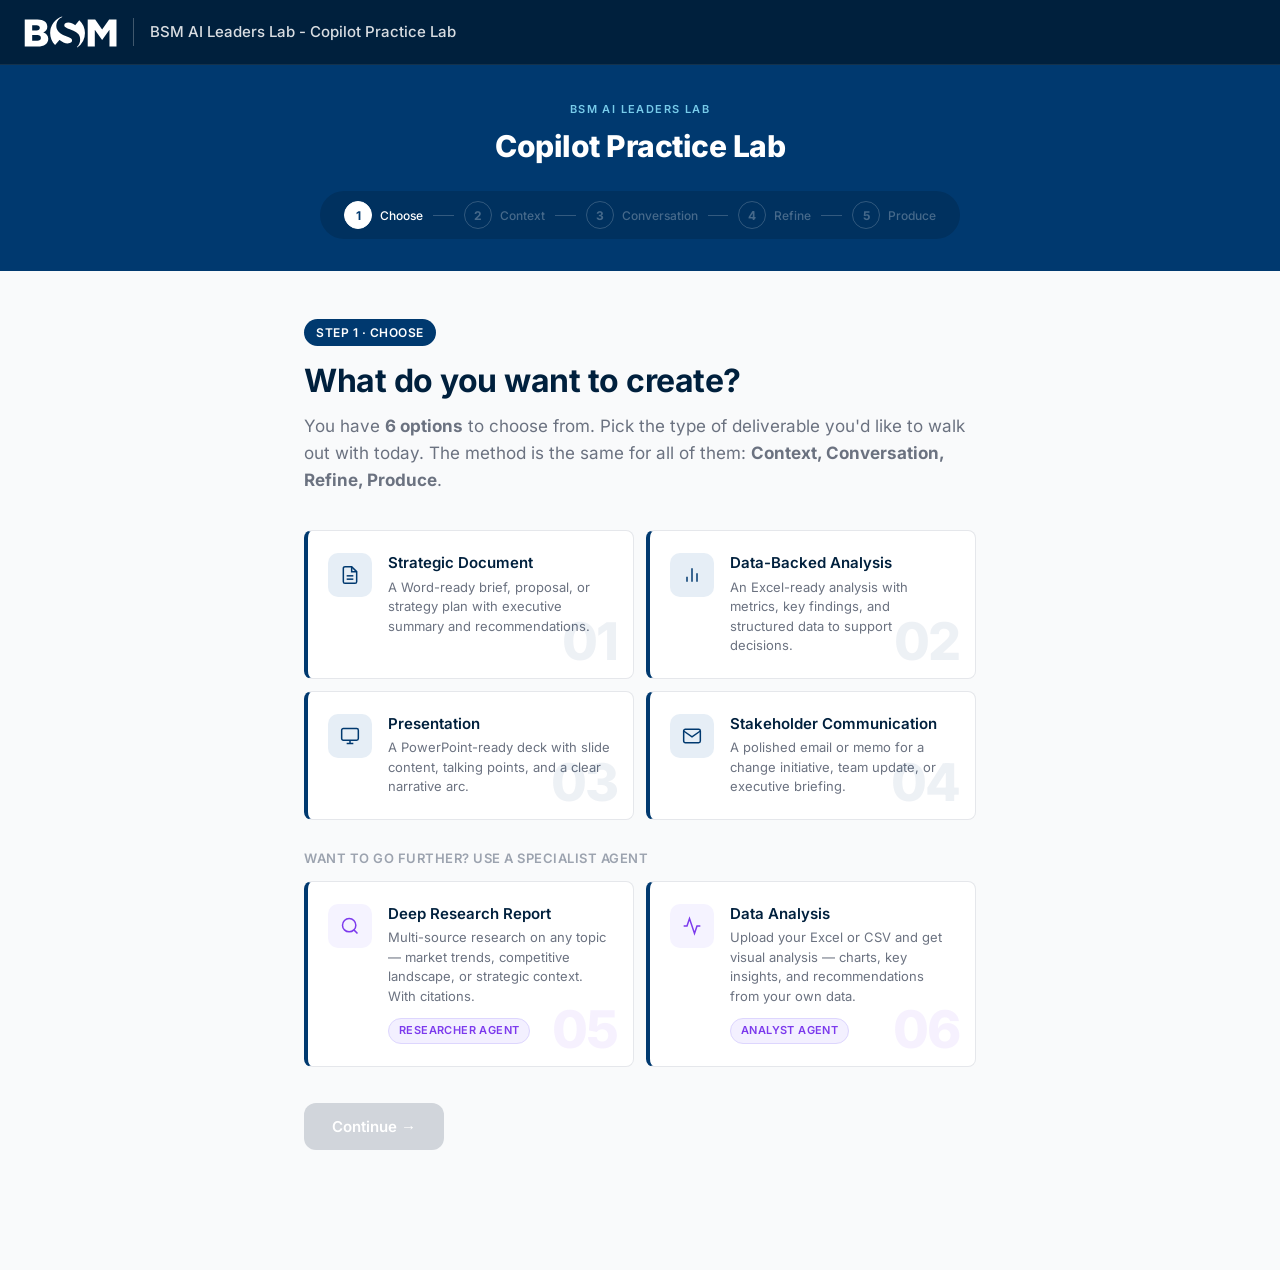
==== commit 73d01062: "Name the method on screen; sharper prompts - 5-step flow: Choose, Context, Conversation, Refine, Pro" ====
--- a/index.html
+++ b/index.html
@@ -33,7 +33,7 @@
     <span class="hero-eyebrow">BSM AI Leaders Lab</span>
     <h2 class="hero-title">Copilot Practice Lab</h2>
     <div class="progress-container">
-      <template x-for="i in 3" :key="i">
+      <template x-for="i in 5" :key="i">
         <div class="contents">
           <div class="progress-step"
                :class="{ disabled: i > maxStep }"
@@ -51,10 +51,11 @@
                   :class="{ active: i === step, done: i < step }"
                   x-text="stepLabels[i - 1]"></span>
           </div>
-          <div x-show="i < 3" class="progress-line" :class="{ done: i < step }"></div>
+          <div x-show="i < 5" class="progress-line" :class="{ done: i < step }"></div>
         </div>
       </template>
     </div>
+    <div class="progress-current" x-text="step <= 5 ? 'Step ' + step + ' of 5 · ' + stepLabels[step - 1] : 'Done · Context, Conversation, Refine, Produce'"></div>
   </div>
 </div>
 
@@ -63,9 +64,9 @@
 
   <!-- STEP 1: Choose Output -->
   <div class="step" :class="{ active: step === 1 }">
-    <div class="step-badge">Step 1</div>
+    <div class="step-badge">Step 1 · Choose</div>
     <h1>What do you want to create?</h1>
-    <p class="step-subtitle">You have <strong>6 options</strong> to choose from. Pick the type of deliverable you'd like to walk out with today — the method is the same for all of them.</p>
+    <p class="step-subtitle">You have <strong>6 options</strong> to choose from. Pick the type of deliverable you'd like to walk out with today. The method is the same for all of them: <strong>Context, Conversation, Refine, Produce</strong>.</p>
 
     <div class="cards">
       <template x-for="card in cards.slice(0, 4)" :key="card.type">
@@ -109,11 +110,11 @@
     </div>
   </div>
 
-  <!-- STEP 2: Set Context -->
+  <!-- STEP 2: Context -->
   <div class="step" :class="{ active: step === 2 }">
-    <div class="step-badge">Step 2</div>
-    <h1>Set your context</h1>
-    <p class="step-subtitle">Copy the prompt below, paste it into Microsoft Copilot, and fill in the blanks. Then have a conversation to build alignment and refine your thinking together.</p>
+    <div class="step-badge">Step 2 · Context</div>
+    <h1>Context: set the scene</h1>
+    <p class="step-subtitle">Copy the prompt below, paste it into Microsoft Copilot, and fill in the highlighted blanks. This gives Copilot the context it needs before it starts asking you questions.</p>
 
     <div class="instruction">
       <div class="instruction-num">1</div>
@@ -125,11 +126,12 @@
       </div>
     </div>
 
+
     <div class="instruction">
       <div class="instruction-num">2</div>
       <div class="instruction-content">
         <div class="instruction-title">Copy this prompt and paste it in</div>
-        <div class="instruction-desc">Replace the highlighted <span class="fill-in-sample">[parts in brackets]</span> with your real information. Be specific — the more context you give, the better the output.</div>
+        <div class="instruction-desc">Replace the highlighted <span class="fill-in-sample">[parts in brackets]</span> with your real information. Be specific: the more context you give, the better the output.</div>
       </div>
     </div>
 
@@ -148,21 +150,59 @@
         </button>
         <div class="prompt-text" x-ref="contextPrompt" x-html="highlight(contextPrompts[selectedType] || '')"></div>
       </div>
-    </div>
-
-    <div class="instruction">
-      <div class="instruction-num">3</div>
-      <div class="instruction-content">
-        <div class="instruction-title">Have a conversation with Copilot</div>
-        <div class="instruction-desc">This is a back-and-forth conversation, not a questionnaire. The goal is alignment: Copilot understands your situation and you feel understood. The conversation is done when either Copilot says it has enough information, or you feel confident it gets what you need. A good move: ask Copilot to "play back what you've understood so far."</div>
-      </div>
-    </div>
-
-    <div class="instruction">
-      <div class="instruction-num">4</div>
-      <div class="instruction-content">
-        <div class="instruction-title">Refine until you're happy</div>
-        <div class="instruction-desc">Don't rush to the next step. Push back, challenge, and sharpen the content together. Try questions like:</div>
+      <p class="safe-note">🔒 Use your work Copilot (signed in with your BSM account), and don't paste anything confidential you wouldn't put in an internal email.</p>
+    </div>
+
+    <div class="btn-row">
+      <button class="btn btn-secondary" @click="goTo(1)">← Back</button>
+      <button class="btn btn-primary" @click="goTo(3)">Prompt is in. Next: Conversation →</button>
+    </div>
+  </div>
+
+  <!-- STEP 3: Conversation -->
+  <div class="step" :class="{ active: step === 3 }">
+    <div class="step-badge">Step 3 · Conversation</div>
+    <h1>Conversation: let Copilot interview you</h1>
+    <p class="step-subtitle">This is a back-and-forth conversation, not a questionnaire. The goal is alignment: Copilot understands your situation and you feel understood.</p>
+
+    <div class="instruction">
+      <div class="instruction-num">1</div>
+      <div class="instruction-content">
+        <div class="instruction-title">Answer its questions</div>
+        <div class="instruction-desc">Copilot will ask you up to 6 questions, one at a time. Answer briefly and specifically. Real details beat polished wording.</div>
+      </div>
+    </div>
+
+    <div class="instruction">
+      <div class="instruction-num">2</div>
+      <div class="instruction-content">
+        <div class="instruction-title">Check its playback</div>
+        <div class="instruction-desc">Copilot then plays back what it has understood. Confirm it, or correct anything that's off. Don't move on until it has your situation right.</div>
+      </div>
+    </div>
+
+    <div class="tip-box">
+      <span class="tip-icon">💡</span>
+      <div class="tip-text"><strong>Why this matters:</strong> Instead of guessing what you need from a single prompt, Copilot builds a shared understanding of your situation. That's the difference between using AI as a search engine and using it as a thinking partner. The playback is where you catch misalignment before it produces anything.</div>
+    </div>
+
+    <div class="btn-row">
+      <button class="btn btn-secondary" @click="goTo(2)">← Back</button>
+      <button class="btn btn-primary" @click="goTo(4)">It gets it. Next: Refine →</button>
+    </div>
+  </div>
+
+  <!-- STEP 4: Refine -->
+  <div class="step" :class="{ active: step === 4 }">
+    <div class="step-badge">Step 4 · Refine</div>
+    <h1>Refine: sharpen it together</h1>
+    <p class="step-subtitle">Don't rush to the output. Push back, challenge, and sharpen the thinking with Copilot first.</p>
+
+    <div class="instruction">
+      <div class="instruction-num">1</div>
+      <div class="instruction-content">
+        <div class="instruction-title">Challenge the thinking</div>
+        <div class="instruction-desc">Try questions like:</div>
         <ul class="refine-questions">
           <li>How could this be better?</li>
           <li>Let's roast this content we've been creating together</li>
@@ -174,22 +214,25 @@
       </div>
     </div>
 
-    <div class="tip-box">
-      <span class="tip-icon">💡</span>
-      <div class="tip-text"><strong>Why this matters:</strong> This conversation creates alignment between you and the AI. Instead of guessing what you need from a single prompt, Copilot builds a shared understanding of your situation. That's the difference between using AI as a search engine and using it as a thinking partner. When you ask it to play back its understanding, you can catch misalignment before it produces anything.</div>
-    </div>
-
-    <div class="btn-row">
-      <button class="btn btn-secondary" @click="goTo(1)">← Back</button>
-      <button class="btn btn-primary" @click="goTo(3)">Content is ready — Next →</button>
-    </div>
-  </div>
-
-  <!-- STEP 3: Generate -->
-  <div class="step" :class="{ active: step === 3 }">
-    <div class="step-badge">Step 3</div>
-    <h1>Generate your deliverable</h1>
-    <p class="step-subtitle">You've done the thinking together. Now tell Copilot to produce the asset you need.</p>
+    <div class="instruction">
+      <div class="instruction-num">2</div>
+      <div class="instruction-content">
+        <div class="instruction-title">Move on when the thinking is right</div>
+        <div class="instruction-desc">You're ready when you'd be comfortable defending the content, not just when the wording sounds good.</div>
+      </div>
+    </div>
+
+    <div class="btn-row">
+      <button class="btn btn-secondary" @click="goTo(3)">← Back</button>
+      <button class="btn btn-primary" @click="goTo(5)">Thinking is sharp. Next: Produce →</button>
+    </div>
+  </div>
+
+  <!-- STEP 5: Produce -->
+  <div class="step" :class="{ active: step === 5 }">
+    <div class="step-badge">Step 5 · Produce</div>
+    <h1>Produce: get your deliverable</h1>
+    <p class="step-subtitle">Paste the prompt below. Copilot proposes a structure based on your conversation; agree it or change it, then Copilot produces the file.</p>
 
     <div class="prompt-section">
       <div class="prompt-label">Your second prompt</div>
@@ -221,27 +264,27 @@
     </div>
 
     <div class="btn-row">
-      <button class="btn btn-secondary" @click="goTo(2)">← Back</button>
-      <button class="btn btn-primary" @click="goTo(4)" style="background: var(--green);">I've got my deliverable ✓</button>
-    </div>
-  </div>
-
-  <!-- STEP 4: Success -->
-  <div class="step" :class="{ active: step === 4 }">
+      <button class="btn btn-secondary" @click="goTo(4)">← Back</button>
+      <button class="btn btn-primary" @click="goTo(6)" style="background: var(--green);">I've got my deliverable ✓</button>
+    </div>
+  </div>
+
+  <!-- STEP 6: Success -->
+  <div class="step" :class="{ active: step === 6 }">
     <span class="success-icon">🎯</span>
     <h1>You just learned how to pilot Copilot.</h1>
     <p class="step-subtitle">In under 15 minutes, you went from a blank screen to a real deliverable. Here's what you did:</p>
 
     <ul class="success-checklist">
-      <li><strong>Set your context</strong> — you told Copilot what you need</li>
-      <li><strong>Had a conversation</strong> — you built alignment through back-and-forth</li>
-      <li><strong>Refined together</strong> — you challenged, sharpened, and improved the thinking</li>
-      <li><strong>Produced the asset</strong> — you got a real deliverable you can use</li>
+      <li><strong>Context</strong> — you told Copilot what you need, who it's for, and what good looks like</li>
+      <li><strong>Conversation</strong> — Copilot interviewed you and played back its understanding</li>
+      <li><strong>Refine</strong> — you challenged and sharpened the thinking together</li>
+      <li><strong>Produce</strong> — Copilot proposed a structure, you agreed it, and it produced the asset</li>
     </ul>
 
     <div class="tip-box">
       <span class="tip-icon">🔑</span>
-      <div class="tip-text"><strong>The method you just learned applies everywhere.</strong> Next time you use Copilot in Teams, Word, Outlook, or PowerPoint — start by setting context, let it interview you, then ask for a specific output. You'll get dramatically better results than prompting from scratch.</div>
+      <div class="tip-text"><strong>The method you just learned applies everywhere.</strong> Next time you use Copilot in Teams, Word, Outlook, or PowerPoint, follow the same four moves: <strong>Context, Conversation, Refine, Produce</strong>. You'll get dramatically better results than prompting from scratch.</div>
     </div>
 
     <div class="bonus-section" style="margin-top: 32px;">
--- a/styles.css
+++ b/styles.css
@@ -433,6 +433,22 @@
   font-weight: 500;
 }
 
+.safe-note {
+  margin-top: 10px;
+  font-size: 13px;
+  color: var(--gray-500);
+  line-height: 1.5;
+}
+
+.progress-current {
+  display: none;
+  margin-top: 12px;
+  font-size: 12px;
+  font-weight: 600;
+  letter-spacing: 0.4px;
+  color: rgba(255,255,255,0.85);
+}
+
 /* Tip Box */
 .tip-box {
   background: #fffbeb;
@@ -612,6 +628,9 @@
   .cards { grid-template-columns: 1fr; }
   .step h1 { font-size: 26px; }
   .progress-label { display: none; }
+  .progress-current { display: block; }
+  .progress-container { padding: 10px 16px; }
+  .progress-line { margin: 0 6px; min-width: 10px; }
   .progress-container { justify-content: center; }
   .header-title { display: none; }
   .header-divider { display: none; }
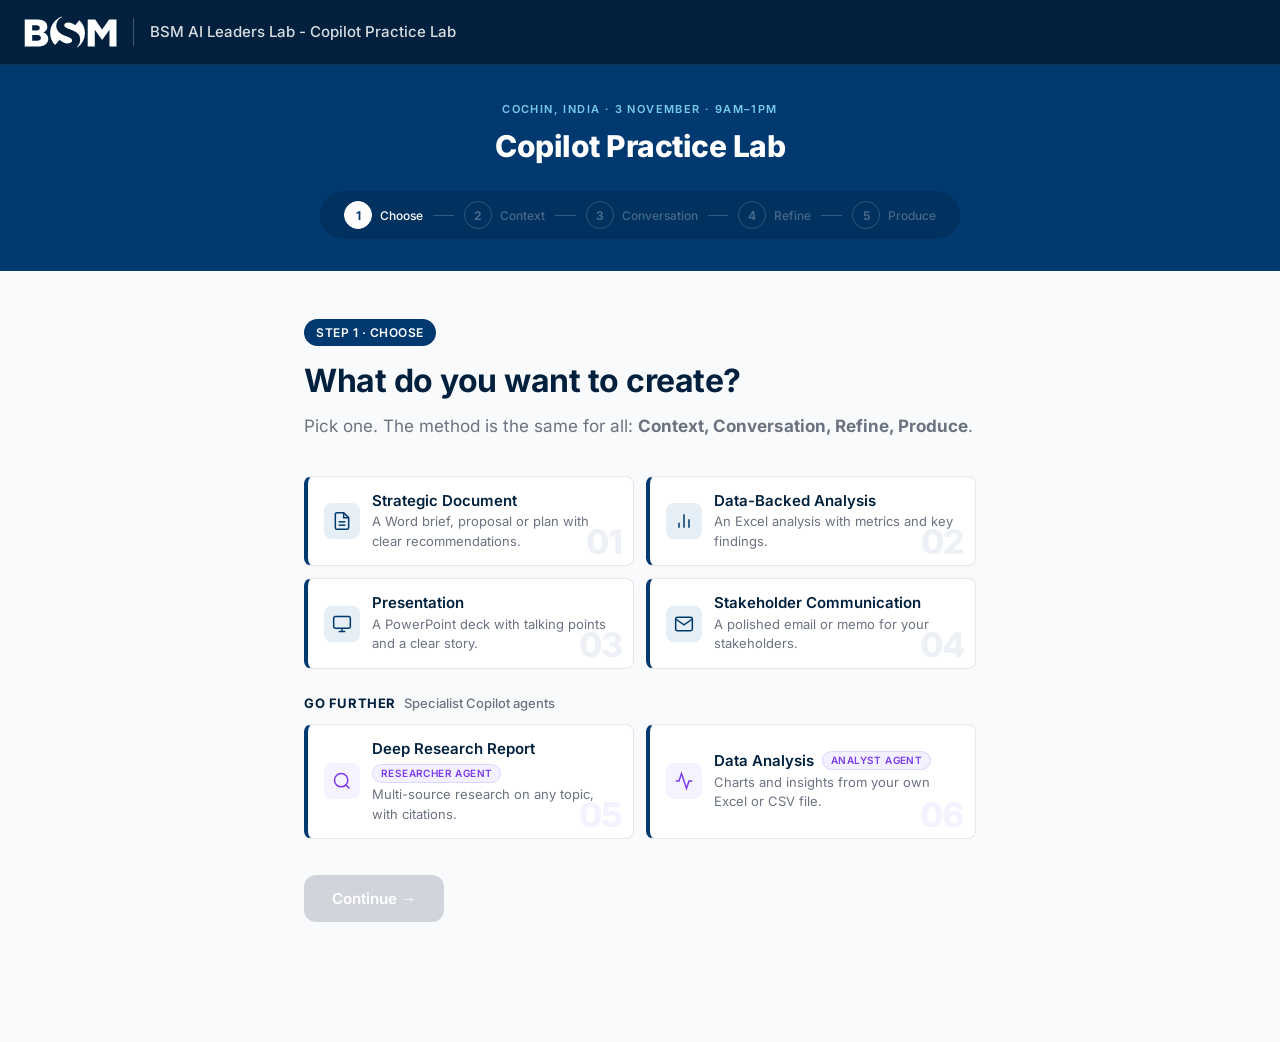
==== commit 779a1b18: "BSM UX v3: Copy & open Copilot, mobile action bar, folded secondary text, compact first screen, Coch" ====
--- a/index.html
+++ b/index.html
@@ -2,7 +2,7 @@
 <html lang="en">
 <head>
 <meta charset="UTF-8">
-<meta name="viewport" content="width=device-width, initial-scale=1.0">
+<meta name="viewport" content="width=device-width, initial-scale=1.0, viewport-fit=cover">
 <title>BSM AI Leaders Lab - Copilot Practice Lab</title>
 <meta name="theme-color" content="#00203d">
 <link rel="preload" href="fonts/inter-latin-wght-normal.woff2" as="font" type="font/woff2" crossorigin>
@@ -29,8 +29,7 @@
 <!-- Hero Header -->
 <div class="hero">
   <div class="hero-inner">
-    <!-- TODO(Paris): add workshop date and city here, e.g. "BSM AI Leaders Lab · <date> · <city>" -->
-    <span class="hero-eyebrow">BSM AI Leaders Lab</span>
+    <span class="hero-eyebrow">Cochin, India · 3 November · 9am–1pm</span>
     <h2 class="hero-title">Copilot Practice Lab</h2>
     <div class="progress-container">
       <template x-for="i in 5" :key="i">
@@ -62,22 +61,26 @@
 <!-- Main Content -->
 <div class="main">
 
-  <!-- STEP 1: Choose Output -->
+  <!-- STEP 1: Choose -->
   <div class="step" :class="{ active: step === 1 }">
     <div class="step-badge">Step 1 · Choose</div>
     <h1>What do you want to create?</h1>
-    <p class="step-subtitle">You have <strong>6 options</strong> to choose from. Pick the type of deliverable you'd like to walk out with today. The method is the same for all of them: <strong>Context, Conversation, Refine, Produce</strong>.</p>
-
-    <div class="cards">
+    <p class="step-subtitle">Pick one. The method is the same for all: <strong>Context, Conversation, Refine, Produce</strong>.</p>
+
+    <div class="cards cards-compact">
       <template x-for="card in cards.slice(0, 4)" :key="card.type">
         <div class="card"
+             role="button" tabindex="0"
+             :aria-pressed="selectedType === card.type"
              :class="{ selected: selectedType === card.type }"
              @click="selectedType = card.type"
+             @keydown.enter.prevent="selectedType = card.type"
+             @keydown.space.prevent="selectedType = card.type"
              :data-type="card.type">
           <div class="card-check"><svg width="12" height="12" viewBox="0 0 24 24" fill="none" stroke="white" stroke-width="3"><polyline points="20 6 9 17 4 12"></polyline></svg></div>
           <div class="card-icon-wrap" :style="card.iconBg ? 'background:' + card.iconBg : ''" x-html="card.icon"></div>
           <div class="card-body">
-            <div class="card-title" x-text="card.title"></div>
+            <div class="card-title"><span x-text="card.title"></span><span class="card-agent-tag" x-show="card.agentTag" x-text="card.agentTag"></span></div>
             <div class="card-desc" x-text="card.desc"></div>
           </div>
           <div class="card-number" x-text="card.number"></div>
@@ -85,20 +88,23 @@
       </template>
     </div>
 
-    <p style="font-size:13px; font-weight:600; color:var(--gray-400); text-transform:uppercase; letter-spacing:0.5px; margin: 28px 0 12px;">Want to go further? Use a specialist agent</p>
-
-    <div class="cards">
+    <h2 class="section-label">Go further <span>Specialist Copilot agents</span></h2>
+
+    <div class="cards cards-compact">
       <template x-for="card in cards.slice(4)" :key="card.type">
         <div class="card"
+             role="button" tabindex="0"
+             :aria-pressed="selectedType === card.type"
              :class="{ selected: selectedType === card.type }"
              @click="selectedType = card.type"
+             @keydown.enter.prevent="selectedType = card.type"
+             @keydown.space.prevent="selectedType = card.type"
              :data-type="card.type">
           <div class="card-check"><svg width="12" height="12" viewBox="0 0 24 24" fill="none" stroke="white" stroke-width="3"><polyline points="20 6 9 17 4 12"></polyline></svg></div>
           <div class="card-icon-wrap" :style="card.iconBg ? 'background:' + card.iconBg : ''" x-html="card.icon"></div>
           <div class="card-body">
-            <div class="card-title" x-text="card.title"></div>
+            <div class="card-title"><span x-text="card.title"></span><span class="card-agent-tag" x-show="card.agentTag" x-text="card.agentTag"></span></div>
             <div class="card-desc" x-text="card.desc"></div>
-            <span class="card-agent-tag" x-text="card.agentTag"></span>
           </div>
           <div class="card-number" x-text="card.number"></div>
         </div>
@@ -114,48 +120,44 @@
   <div class="step" :class="{ active: step === 2 }">
     <div class="step-badge">Step 2 · Context</div>
     <h1>Context: set the scene</h1>
-    <p class="step-subtitle">Copy the prompt below, paste it into Microsoft Copilot, and fill in the highlighted blanks. This gives Copilot the context it needs before it starts asking you questions.</p>
-
-    <div class="instruction">
-      <div class="instruction-num">1</div>
-      <div class="instruction-content">
-        <div class="instruction-title" x-text="isAgent ? 'Open the ' + agentName + ' agent' : 'Open Microsoft Copilot'"></div>
-        <div class="instruction-desc" x-text="isAgent
-          ? 'In Microsoft Teams or copilot.microsoft.com, look for the Agents section in the left sidebar. Select \'' + agentName + '\' to open a dedicated conversation with that agent. If you don\'t see it, check the disclaimer below.'
-          : 'Open Copilot in Microsoft Teams (look for the Copilot icon in the left sidebar), or go to copilot.microsoft.com in your browser. Use the same Copilot throughout — don\'t switch apps mid-conversation.'"></div>
-      </div>
-    </div>
-
-
-    <div class="instruction">
-      <div class="instruction-num">2</div>
-      <div class="instruction-content">
-        <div class="instruction-title">Copy this prompt and paste it in</div>
-        <div class="instruction-desc">Replace the highlighted <span class="fill-in-sample">[parts in brackets]</span> with your real information. Be specific: the more context you give, the better the output.</div>
-      </div>
-    </div>
-
-    <div class="agent-warning" x-show="isAgent" style="display:none;">
-      <strong>⚠️ This stream uses a specialist Copilot agent</strong> — it may not be enabled on your account yet.<br><br>
-      <strong>To check:</strong> Open Copilot in Teams or at copilot.microsoft.com. Look for an <strong>Agents</strong> section in the left sidebar. If you see <em x-text="agentName"></em> listed there, you're good to go.<br><br>
-      <strong>If you don't see it:</strong> Your IT admin needs to enable it, or choose one of the standard output types above for today's session. These agents are included in the standard M365 Copilot licence — they just need to be switched on. Note: both agents share a <strong>25-query monthly limit</strong>, so use them for tasks that really benefit from deep reasoning.
-    </div>
+    <p class="step-subtitle">Paste this into Copilot and fill in the highlighted <span class="fill-in-sample">[blanks]</span>.</p>
+
+    <details class="more agent-warning" x-show="isAgent" style="display:none;">
+      <summary>⚠️ Uses the <span x-text="agentName"></span> agent: open it in Copilot first</summary>
+      <div class="more-body">
+        <p>In Copilot, open the <strong>Agents</strong> section in the left sidebar and select <strong x-text="agentName"></strong>, then paste the prompt there.</p>
+        <p><strong>Don't see it?</strong> Your IT admin needs to switch it on, or pick one of the four standard options for today. These agents are included in the standard Microsoft 365 Copilot licence. Both agents share a <strong>25-query monthly limit</strong>, so use them for tasks that really need deep reasoning.</p>
+      </div>
+    </details>
 
     <div class="prompt-section">
       <div class="prompt-label">Your first prompt</div>
       <div class="prompt-box">
-        <button class="copy-btn" @click="copy($refs.contextPrompt, $event)">
-          <svg width="14" height="14" viewBox="0 0 24 24" fill="none" stroke="currentColor" stroke-width="2"><rect x="9" y="9" width="13" height="13" rx="2" ry="2"></rect><path d="M5 15H4a2 2 0 0 1-2-2V4a2 2 0 0 1 2-2h9a2 2 0 0 1 2 2v1"></path></svg>
-          Copy
-        </button>
         <div class="prompt-text" x-ref="contextPrompt" x-html="highlight(contextPrompts[selectedType] || '')"></div>
       </div>
+      <div class="prompt-actions">
+        <button class="btn btn-primary copy-open-btn" @click="copyAndOpen('contextPrompt')">
+          <span x-text="copiedKey === 'contextPrompt' ? 'Copied ✓ Opening Copilot…' : 'Copy & open Copilot ↗'"></span>
+        </button>
+        <button class="btn btn-secondary copy-only-btn" @click="copyOnly('contextPrompt')">
+          <span x-text="copiedKey === 'contextPrompt' ? 'Copied ✓' : 'Copy'"></span>
+        </button>
+      </div>
       <p class="safe-note">🔒 Use your work Copilot (signed in with your BSM account), and don't paste anything confidential you wouldn't put in an internal email.</p>
     </div>
 
+    <details class="more">
+      <summary>Where to paste it</summary>
+      <div class="more-body">
+        <p><strong>Copy &amp; open Copilot</strong> copies the prompt and opens Microsoft 365 Copilot Chat (m365.cloud.microsoft/chat) in a new tab. Paste with Ctrl+V (Cmd+V on a Mac), or long-press and choose Paste on a phone.</p>
+        <p>You can also use Copilot in Microsoft Teams. Use the same Copilot throughout: don't switch apps mid-conversation.</p>
+        <p>Replace each highlighted <span class="fill-in-sample">[blank]</span> with your real information. The more specific, the better.</p>
+      </div>
+    </details>
+
     <div class="btn-row">
       <button class="btn btn-secondary" @click="goTo(1)">← Back</button>
-      <button class="btn btn-primary" @click="goTo(3)">Prompt is in. Next: Conversation →</button>
+      <button class="btn btn-primary" @click="goTo(3)">Next: Conversation →</button>
     </div>
   </div>
 
@@ -163,32 +165,34 @@
   <div class="step" :class="{ active: step === 3 }">
     <div class="step-badge">Step 3 · Conversation</div>
     <h1>Conversation: let Copilot interview you</h1>
-    <p class="step-subtitle">This is a back-and-forth conversation, not a questionnaire. The goal is alignment: Copilot understands your situation and you feel understood.</p>
+    <p class="step-subtitle">Answer its questions (up to 6), then check its playback.</p>
 
     <div class="instruction">
       <div class="instruction-num">1</div>
       <div class="instruction-content">
-        <div class="instruction-title">Answer its questions</div>
-        <div class="instruction-desc">Copilot will ask you up to 6 questions, one at a time. Answer briefly and specifically. Real details beat polished wording.</div>
+        <div class="instruction-title">Answer briefly and specifically</div>
+        <div class="instruction-desc">Real details beat polished wording.</div>
       </div>
     </div>
 
     <div class="instruction">
       <div class="instruction-num">2</div>
       <div class="instruction-content">
-        <div class="instruction-title">Check its playback</div>
-        <div class="instruction-desc">Copilot then plays back what it has understood. Confirm it, or correct anything that's off. Don't move on until it has your situation right.</div>
-      </div>
-    </div>
-
-    <div class="tip-box">
-      <span class="tip-icon">💡</span>
-      <div class="tip-text"><strong>Why this matters:</strong> Instead of guessing what you need from a single prompt, Copilot builds a shared understanding of your situation. That's the difference between using AI as a search engine and using it as a thinking partner. The playback is where you catch misalignment before it produces anything.</div>
-    </div>
+        <div class="instruction-title">Confirm or correct the playback</div>
+        <div class="instruction-desc">Don't move on until Copilot has your situation right.</div>
+      </div>
+    </div>
+
+    <details class="more">
+      <summary>Why this matters</summary>
+      <div class="more-body">
+        <p>Instead of guessing what you need from a single prompt, Copilot builds a shared understanding of your situation. That's the difference between using AI as a search engine and using it as a thinking partner. The playback is where you catch misalignment before it produces anything.</p>
+      </div>
+    </details>
 
     <div class="btn-row">
       <button class="btn btn-secondary" @click="goTo(2)">← Back</button>
-      <button class="btn btn-primary" @click="goTo(4)">It gets it. Next: Refine →</button>
+      <button class="btn btn-primary" @click="goTo(4)">Next: Refine →</button>
     </div>
   </div>
 
@@ -196,35 +200,40 @@
   <div class="step" :class="{ active: step === 4 }">
     <div class="step-badge">Step 4 · Refine</div>
     <h1>Refine: sharpen it together</h1>
-    <p class="step-subtitle">Don't rush to the output. Push back, challenge, and sharpen the thinking with Copilot first.</p>
+    <p class="step-subtitle">Push back and challenge the thinking before you ask for the file.</p>
 
     <div class="instruction">
       <div class="instruction-num">1</div>
       <div class="instruction-content">
-        <div class="instruction-title">Challenge the thinking</div>
-        <div class="instruction-desc">Try questions like:</div>
+        <div class="instruction-title">Ask Copilot:</div>
+        <div class="instruction-desc refine-lead">“What assumption in this is most likely to be wrong?”</div>
+      </div>
+    </div>
+
+    <div class="instruction">
+      <div class="instruction-num">2</div>
+      <div class="instruction-content">
+        <div class="instruction-title">Move on when you'd defend it</div>
+        <div class="instruction-desc">Ready means the thinking is right, not just the wording.</div>
+      </div>
+    </div>
+
+    <details class="more">
+      <summary>More questions to try</summary>
+      <div class="more-body">
         <ul class="refine-questions">
           <li>How could this be better?</li>
           <li>Let's roast this content we've been creating together</li>
-          <li>What assumption in this is most likely to be wrong?</li>
           <li>Now that we have the full picture, what are some tensions, gaps, or opportunities to simplify?</li>
           <li>Thoughts?</li>
           <li>What else should I consider?</li>
         </ul>
       </div>
-    </div>
-
-    <div class="instruction">
-      <div class="instruction-num">2</div>
-      <div class="instruction-content">
-        <div class="instruction-title">Move on when the thinking is right</div>
-        <div class="instruction-desc">You're ready when you'd be comfortable defending the content, not just when the wording sounds good.</div>
-      </div>
-    </div>
+    </details>
 
     <div class="btn-row">
       <button class="btn btn-secondary" @click="goTo(3)">← Back</button>
-      <button class="btn btn-primary" @click="goTo(5)">Thinking is sharp. Next: Produce →</button>
+      <button class="btn btn-primary" @click="goTo(5)">Next: Produce →</button>
     </div>
   </div>
 
@@ -232,40 +241,50 @@
   <div class="step" :class="{ active: step === 5 }">
     <div class="step-badge">Step 5 · Produce</div>
     <h1>Produce: get your deliverable</h1>
-    <p class="step-subtitle">Paste the prompt below. Copilot proposes a structure based on your conversation; agree it or change it, then Copilot produces the file.</p>
+    <p class="step-subtitle">Paste this. Copilot proposes a structure; agree or change it, then it produces the file.</p>
 
     <div class="prompt-section">
       <div class="prompt-label">Your second prompt</div>
       <div class="prompt-box">
-        <button class="copy-btn" @click="copy($refs.generatePrompt, $event)">
-          <svg width="14" height="14" viewBox="0 0 24 24" fill="none" stroke="currentColor" stroke-width="2"><rect x="9" y="9" width="13" height="13" rx="2" ry="2"></rect><path d="M5 15H4a2 2 0 0 1-2-2V4a2 2 0 0 1 2-2h9a2 2 0 0 1 2 2v1"></path></svg>
-          Copy
-        </button>
         <div class="prompt-text" x-ref="generatePrompt" x-html="highlight(generatePrompts[selectedType] || '')"></div>
       </div>
-    </div>
-
-    <div class="tip-box">
-      <span class="tip-icon">💡</span>
-      <div class="tip-text"><strong>Not perfect?</strong> That's expected. You have two options: keep refining in the chat ("Make the tone more formal"), or open the document directly in Word/Excel/PowerPoint and use Copilot there to edit in place. You can also ask <strong>"How can we make this better?"</strong> to get suggestions you haven't thought of.</div>
-    </div>
-
-    <div class="bonus-section">
-      <div class="bonus-badge">⚡ Bonus Prompt</div>
-      <div class="bonus-title">Make it better</div>
-      <div class="bonus-desc">Once you have your document, use this to stress-test the output before you share it.</div>
-      <div class="prompt-box" style="background: rgba(0,0,0,0.3);">
-        <button class="copy-btn" @click="copy($refs.bonusPrompt, $event)">
-          <svg width="14" height="14" viewBox="0 0 24 24" fill="none" stroke="currentColor" stroke-width="2"><rect x="9" y="9" width="13" height="13" rx="2" ry="2"></rect><path d="M5 15H4a2 2 0 0 1-2-2V4a2 2 0 0 1 2-2h9a2 2 0 0 1 2 2v1"></path></svg>
-          Copy
-        </button>
-        <div class="prompt-text" x-ref="bonusPrompt">Review what you just created with a critical eye. What's missing? What could be stronger? What would a skeptical executive push back on? Give me your top 3 suggestions for improvement.</div>
-      </div>
-    </div>
+      <div class="prompt-actions">
+        <button class="btn btn-primary copy-open-btn" @click="copyAndOpen('generatePrompt')">
+          <span x-text="copiedKey === 'generatePrompt' ? 'Copied ✓ Opening Copilot…' : 'Copy & open Copilot ↗'"></span>
+        </button>
+        <button class="btn btn-secondary copy-only-btn" @click="copyOnly('generatePrompt')">
+          <span x-text="copiedKey === 'generatePrompt' ? 'Copied ✓' : 'Copy'"></span>
+        </button>
+      </div>
+    </div>
+
+    <details class="more">
+      <summary>Not perfect?</summary>
+      <div class="more-body">
+        <p>That's expected. Keep refining in the chat ("Make the tone more formal"), or open the file in Word, Excel or PowerPoint and use Copilot there to edit in place. You can also ask <strong>"How can we make this better?"</strong></p>
+      </div>
+    </details>
+
+    <details class="more">
+      <summary>⚡ Bonus prompt: stress-test it before you share</summary>
+      <div class="more-body">
+        <div class="prompt-box prompt-box-small">
+          <div class="prompt-text" x-ref="bonusPrompt">Review what you just created with a critical eye. What's missing? What could be stronger? What would a skeptical executive push back on? Give me your top 3 suggestions for improvement.</div>
+        </div>
+      <div class="prompt-actions">
+        <button class="btn btn-primary copy-open-btn" @click="copyAndOpen('bonusPrompt')">
+          <span x-text="copiedKey === 'bonusPrompt' ? 'Copied ✓ Opening Copilot…' : 'Copy & open Copilot ↗'"></span>
+        </button>
+        <button class="btn btn-secondary copy-only-btn" @click="copyOnly('bonusPrompt')">
+          <span x-text="copiedKey === 'bonusPrompt' ? 'Copied ✓' : 'Copy'"></span>
+        </button>
+      </div>
+      </div>
+    </details>
 
     <div class="btn-row">
       <button class="btn btn-secondary" @click="goTo(4)">← Back</button>
-      <button class="btn btn-primary" @click="goTo(6)" style="background: var(--green);">I've got my deliverable ✓</button>
+      <button class="btn btn-primary btn-done" @click="goTo(6)">I've got my deliverable ✓</button>
     </div>
   </div>
 
@@ -273,7 +292,7 @@
   <div class="step" :class="{ active: step === 6 }">
     <span class="success-icon">🎯</span>
     <h1>You just learned how to pilot Copilot.</h1>
-    <p class="step-subtitle">In under 15 minutes, you went from a blank screen to a real deliverable. Here's what you did:</p>
+    <p class="step-subtitle">From a blank screen to a real deliverable. Here's what you did:</p>
 
     <ul class="success-checklist">
       <li><strong>Context</strong> — you told Copilot what you need, who it's for, and what good looks like</li>
@@ -284,15 +303,35 @@
 
     <div class="tip-box">
       <span class="tip-icon">🔑</span>
-      <div class="tip-text"><strong>The method you just learned applies everywhere.</strong> Next time you use Copilot in Teams, Word, Outlook, or PowerPoint, follow the same four moves: <strong>Context, Conversation, Refine, Produce</strong>. You'll get dramatically better results than prompting from scratch.</div>
-    </div>
-
-    <div class="bonus-section" style="margin-top: 32px;">
-      <div class="bonus-badge">🧠 Pro Move</div>
-      <div class="bonus-title">Save a summary so you can pick up where you left off</div>
-      <div class="bonus-desc">Before you close the conversation, ask Copilot: "Summarise this conversation and its outcomes so I can use it as a starting point next time." Save that summary in a Word document or in OneNote. Next time you start a new Copilot session on this topic, just drop that document into the chat. Copilot will pick up where you left off, with all the context from today. Think of it as a briefing note for your future self.</div>
-    </div>
-  </div>
+      <div class="tip-text"><strong>Use the same four moves everywhere:</strong> Context, Conversation, Refine, Produce. In Teams, Word, Outlook or PowerPoint.</div>
+    </div>
+
+    <details class="more">
+      <summary>🧠 Pro move: save a summary for next time</summary>
+      <div class="more-body">
+        <p>Before you close the conversation, ask Copilot: "Summarise this conversation and its outcomes so I can use it as a starting point next time." Save that summary in a Word document or in OneNote. Next time, drop that document into the chat and Copilot picks up where you left off.</p>
+      </div>
+    </details>
+
+    <div class="btn-row">
+      <button class="btn btn-secondary" @click="goTo(5)">← Back</button>
+    </div>
+  </div>
+</div>
+
+<!-- Mobile sticky action bar (shown under 768px via CSS) -->
+<nav class="mobile-bar" x-show="step <= 5" aria-label="Step navigation">
+  <button class="mb-btn mb-back" x-show="step > 1" @click="goTo(step - 1)" aria-label="Back">← Back</button>
+  <button class="mb-btn mb-copy" x-show="currentPromptRef" @click="copyOnly(currentPromptRef)"
+          x-text="copiedKey && copiedKey === currentPromptRef ? 'Copied ✓' : 'Copy'"></button>
+  <button class="mb-btn mb-next" :class="{ 'mb-done': step === 5 }" :disabled="step === 1 && !selectedType"
+          @click="next()" x-text="nextLabels[step - 1]"></button>
+</nav>
+
+<!-- Copy / open feedback -->
+<div class="toast" x-show="toast.show" style="display:none;" role="status" aria-live="polite">
+  <span x-text="toast.msg"></span>
+  <a x-show="toast.link" :href="copilotUrl" target="_blank" rel="noopener">Open Copilot ↗</a>
 </div>
 
 </div>
--- a/styles.css
+++ b/styles.css
@@ -382,7 +382,7 @@
 .prompt-box {
   background: var(--navy);
   border-radius: 12px;
-  padding: 56px 24px 24px;  /* top row reserved for the Copy button */
+  padding: 20px 24px;
   position: relative;
   box-shadow: var(--shadow-lg);
 }
@@ -637,9 +637,153 @@
   .header { padding: 12px 16px; }
   .client-logo { height: 28px; }
   .main { padding: 32px 16px 96px; }
-  .prompt-box { padding: 52px 16px 18px; }
+  .prompt-box { padding: 16px; }
   .prompt-text { font-size: 14px; }
   .btn-row { flex-wrap: wrap; }
   /* larger tap targets for the progress steps */
+}
+
+
+/* ===== UX v3: compact cards, actions, folded text, mobile bar, toast ===== */
+.section-label {
+  margin: 24px 0 10px;
+  font-size: 13px;
+  font-weight: 700;
+  color: var(--navy);
+  text-transform: uppercase;
+  letter-spacing: 0.6px;
+  display: flex;
+  align-items: baseline;
+  gap: 8px;
+  flex-wrap: wrap;
+}
+.section-label span { font-weight: 500; text-transform: none; letter-spacing: 0; color: var(--gray-500); font-size: 13px; }
+
+.cards-compact .card { padding: 14px 16px; gap: 12px; align-items: center; min-height: 72px; }
+.cards-compact .card-icon-wrap { width: 36px; height: 36px; border-radius: 8px; }
+.cards-compact .card-title { display: flex; align-items: center; flex-wrap: wrap; gap: 6px 8px; margin-bottom: 2px; padding-right: 22px; }
+.cards-compact .card-agent-tag { margin-top: 0; font-size: 10px; padding: 2px 8px; }
+.cards-compact .card-number { font-size: 34px; bottom: 6px; right: 12px; }
+.card:focus-visible { outline: 3px solid var(--brand-accent); outline-offset: 2px; }
+
+.prompt-actions { display: flex; gap: 10px; flex-wrap: wrap; margin-top: 12px; }
+.prompt-actions .btn { min-height: 48px; padding: 12px 20px; }
+.btn-secondary.copy-only-btn { min-width: 96px; justify-content: center; }
+.prompt-box-small { padding: 16px; }
+.prompt-box-small .prompt-text { font-size: 14px; }
+.btn-done { background: var(--green); }
+.btn-done:hover { background: #0e9f6e; }
+.refine-lead { font-size: 15px; color: var(--navy); font-style: italic; }
+
+details.more {
+  margin-top: 14px;
+  background: var(--white);
+  border: 1px solid var(--gray-200);
+  border-radius: 10px;
+}
+details.more > summary {
+  list-style: none;
+  cursor: pointer;
+  min-height: 48px;
+  padding: 12px 16px;
+  display: flex;
+  align-items: center;
+  gap: 10px;
+  font-size: 14px;
+  font-weight: 600;
+  color: var(--brand);
+}
+details.more > summary::-webkit-details-marker { display: none; }
+details.more > summary::before {
+  content: '';
+  width: 8px; height: 8px;
+  border-right: 2px solid currentColor;
+  border-bottom: 2px solid currentColor;
+  transform: rotate(-45deg);
+  transition: transform 0.2s ease;
+  flex-shrink: 0;
+}
+details.more[open] > summary::before { transform: rotate(45deg); }
+details.more > summary:focus-visible { outline: 3px solid var(--brand-accent); outline-offset: 2px; border-radius: 10px; }
+.more-body { padding: 0 16px 14px 34px; font-size: 14px; color: var(--gray-600); line-height: 1.6; }
+.more-body p + p { margin-top: 8px; }
+.more-body .refine-questions { margin-top: 0; }
+details.agent-warning { background: #fffbeb; border-color: #fcd34d; margin: 0 0 20px; }
+details.agent-warning > summary { color: #92400e; }
+details.agent-warning .more-body { color: #92400e; }
+
+.toast {
+  position: fixed;
+  left: 50%;
+  transform: translateX(-50%);
+  bottom: 24px;
+  z-index: 300;
+  max-width: min(92vw, 520px);
+  background: var(--navy);
+  color: var(--white);
+  padding: 12px 16px;
+  border-radius: 12px;
+  box-shadow: var(--shadow-xl);
+  font-size: 14px;
+  display: flex;
+  gap: 12px;
+  align-items: center;
+  flex-wrap: wrap;
+}
+.toast a {
+  color: var(--brand-sky);
+  font-weight: 600;
+  min-height: 44px;
+  display: inline-flex;
+  align-items: center;
+  padding: 0 4px;
+}
+
+.mobile-bar { display: none; }
+
+@media (max-width: 767px) {
   .progress-step { padding: 8px; margin: -8px; }
-}
+  .mobile-bar {
+    display: flex;
+    position: fixed;
+    left: 0; right: 0; bottom: 0;
+    z-index: 200;
+    gap: 8px;
+    padding: 10px max(12px, env(safe-area-inset-right)) calc(10px + env(safe-area-inset-bottom)) max(12px, env(safe-area-inset-left));
+    background: rgba(255,255,255,0.97);
+    border-top: 1px solid var(--gray-200);
+    box-shadow: 0 -4px 14px rgba(0,0,0,0.07);
+  }
+  .mb-btn {
+    min-height: 48px;
+    padding: 0 14px;
+    border-radius: 12px;
+    border: 1px solid var(--gray-300);
+    background: var(--white);
+    color: var(--gray-700);
+    font: 600 15px var(--font-sans);
+    cursor: pointer;
+    white-space: nowrap;
+  }
+  .mb-next { flex: 1; background: var(--brand); border-color: var(--brand); color: var(--white); }
+  .mb-next:disabled { background: var(--gray-300); border-color: var(--gray-300); cursor: not-allowed; }
+  .mb-next.mb-done { background: var(--green); border-color: var(--green); }
+  .btn-row { display: none; }
+  .main { padding-bottom: calc(110px + env(safe-area-inset-bottom)); }
+  .toast { bottom: calc(80px + env(safe-area-inset-bottom)); }
+  .hero { padding: 18px 16px 16px; }
+  .hero-title { font-size: 22px; margin-bottom: 12px; }
+  .hero-eyebrow { font-size: 10px; margin-bottom: 6px; }
+  .step-subtitle { font-size: 15px; margin-bottom: 20px; }
+  .step-badge { margin-bottom: 10px; }
+  .prompt-actions .btn { flex: 1 1 auto; justify-content: center; }
+}
+
+@media (max-width: 640px) {
+  .cards-compact { gap: 8px; }
+  .cards-compact .card { padding: 12px 14px; min-height: 64px; }
+  .cards-compact .card-number { display: none; }
+  .cards-compact .card-desc { font-size: 12.5px; }
+  .main { padding-top: 20px; }
+  .step h1 { font-size: 23px; }
+}
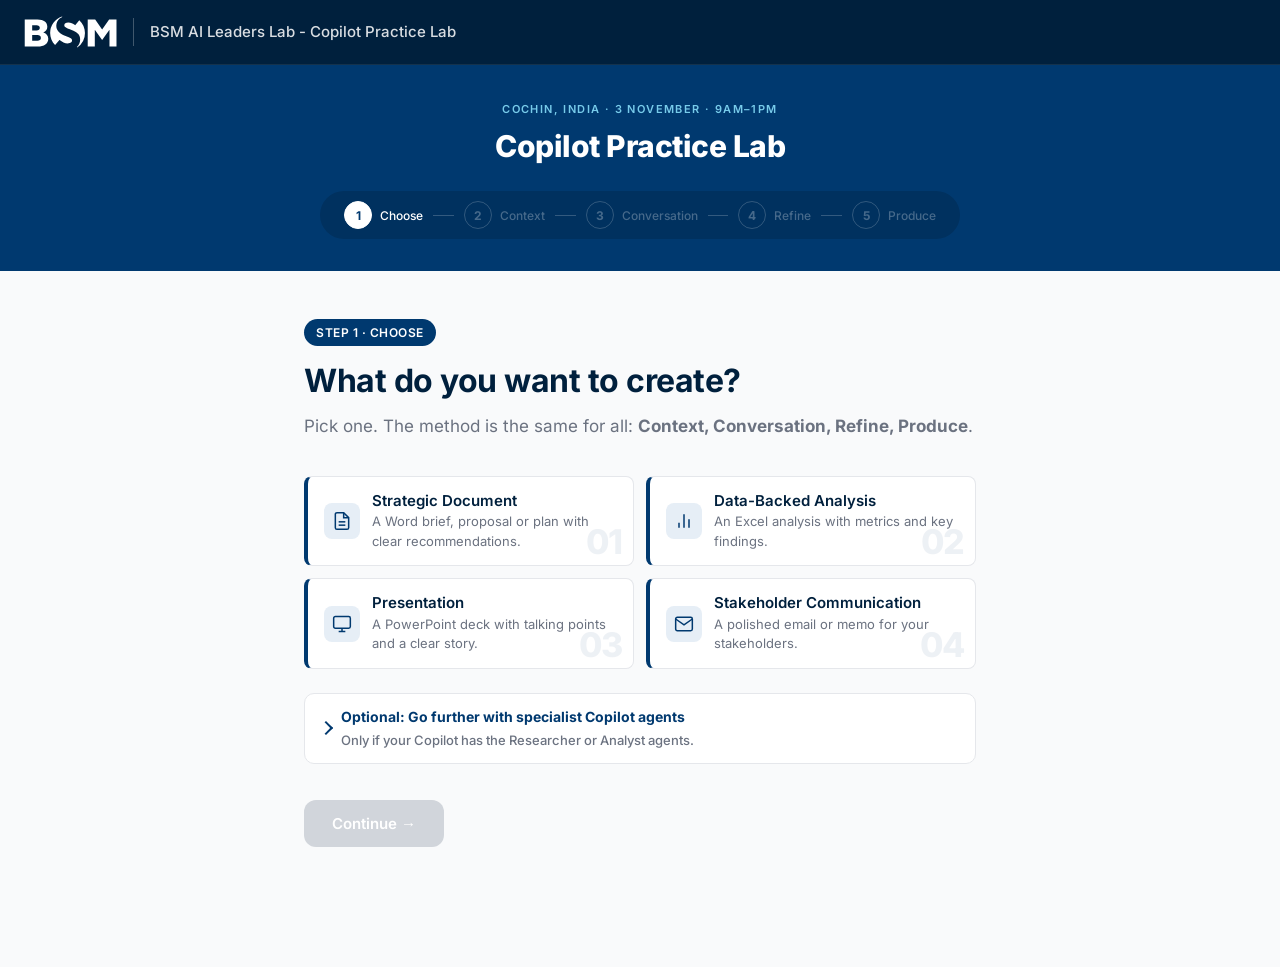
==== commit 34f8c32f: "BSM v5: policy-aligned safe note, finish line, optional Go further, logo returns to start" ====
--- a/index.html
+++ b/index.html
@@ -17,10 +17,12 @@
 <!-- Header -->
 <div class="header">
   <div class="header-left">
-    <img src="assets/bsm-logo-white.svg"
-         alt="BSM – Bernhard Schulte Shipmanagement" class="client-logo"
-         onerror="this.style.display='none'; this.nextElementSibling.style.display='block';">
-    <span class="client-logo-fallback" style="display:none;">BSM</span>
+    <button type="button" class="logo-btn" aria-label="Back to start" title="Back to start" @click="startOver()">
+      <img src="assets/bsm-logo-white.svg"
+           alt="" class="client-logo"
+           onerror="this.style.display='none'; this.nextElementSibling.style.display='block';">
+      <span class="client-logo-fallback" style="display:none;">BSM</span>
+    </button>
     <div class="header-divider"></div>
     <span class="header-title">BSM AI Leaders Lab - Copilot Practice Lab</span>
   </div>
@@ -88,28 +90,36 @@
       </template>
     </div>
 
-    <h2 class="section-label">Go further <span>Specialist Copilot agents</span></h2>
-
-    <div class="cards cards-compact">
-      <template x-for="card in cards.slice(4)" :key="card.type">
-        <div class="card"
-             role="button" tabindex="0"
-             :aria-pressed="selectedType === card.type"
-             :class="{ selected: selectedType === card.type }"
-             @click="selectedType = card.type"
-             @keydown.enter.prevent="selectedType = card.type"
-             @keydown.space.prevent="selectedType = card.type"
-             :data-type="card.type">
-          <div class="card-check"><svg width="12" height="12" viewBox="0 0 24 24" fill="none" stroke="white" stroke-width="3"><polyline points="20 6 9 17 4 12"></polyline></svg></div>
-          <div class="card-icon-wrap" :style="card.iconBg ? 'background:' + card.iconBg : ''" x-html="card.icon"></div>
-          <div class="card-body">
-            <div class="card-title"><span x-text="card.title"></span><span class="card-agent-tag" x-show="card.agentTag" x-text="card.agentTag"></span></div>
-            <div class="card-desc" x-text="card.desc"></div>
-          </div>
-          <div class="card-number" x-text="card.number"></div>
+    <details class="more go-further">
+      <summary>
+        <span class="gf-text">
+          <span class="gf-title">Optional: Go further with specialist Copilot agents</span>
+          <span class="gf-sub">Only if your Copilot has the Researcher or Analyst agents.</span>
+        </span>
+      </summary>
+      <div class="go-further-body">
+        <div class="cards cards-compact">
+          <template x-for="card in cards.slice(4)" :key="card.type">
+            <div class="card"
+                 role="button" tabindex="0"
+                 :aria-pressed="selectedType === card.type"
+                 :class="{ selected: selectedType === card.type }"
+                 @click="selectedType = card.type"
+                 @keydown.enter.prevent="selectedType = card.type"
+                 @keydown.space.prevent="selectedType = card.type"
+                 :data-type="card.type">
+              <div class="card-check"><svg width="12" height="12" viewBox="0 0 24 24" fill="none" stroke="white" stroke-width="3"><polyline points="20 6 9 17 4 12"></polyline></svg></div>
+              <div class="card-icon-wrap" :style="card.iconBg ? 'background:' + card.iconBg : ''" x-html="card.icon"></div>
+              <div class="card-body">
+                <div class="card-title"><span x-text="card.title"></span><span class="card-agent-tag" x-show="card.agentTag" x-text="card.agentTag"></span></div>
+                <div class="card-desc" x-text="card.desc"></div>
+              </div>
+              <div class="card-number" x-text="card.number"></div>
+            </div>
+          </template>
         </div>
-      </template>
-    </div>
+      </div>
+    </details>
 
     <div class="btn-row">
       <button class="btn btn-primary" :disabled="!selectedType" @click="goTo(2)">Continue →</button>
@@ -143,7 +153,7 @@
           <span x-text="copiedKey === 'contextPrompt' ? 'Copied ✓' : 'Copy'"></span>
         </button>
       </div>
-      <p class="safe-note">🔒 Use your work Copilot (signed in with your BSM account), and don't paste anything confidential you wouldn't put in an internal email.</p>
+      <p class="safe-note">🔒 Use your work Copilot, the BSM-approved tool, signed in with your BSM account. Keep crew, customer and commercially sensitive details out unless you're sure it's allowed.</p>
     </div>
 
     <details class="more">
@@ -293,6 +303,8 @@
     <span class="success-icon">🎯</span>
     <h1>You just learned how to pilot Copilot.</h1>
     <p class="step-subtitle">From a blank screen to a real deliverable. Here's what you did:</p>
+
+    <p class="own-output"><strong>You own the final output. Review it before you use it.</strong></p>
 
     <ul class="success-checklist">
       <li><strong>Context</strong> — you told Copilot what you need, who it's for, and what good looks like</li>
--- a/styles.css
+++ b/styles.css
@@ -787,3 +787,25 @@
   .main { padding-top: 20px; }
   .step h1 { font-size: 23px; }
 }
+
+
+/* ===== v5: logo as home button, optional Go further, finish line ===== */
+.logo-btn {
+  background: none; border: 0; padding: 6px 4px; margin: -6px -4px;
+  display: flex; align-items: center; cursor: pointer; border-radius: 8px;
+  font: inherit; color: inherit; -webkit-tap-highlight-color: transparent;
+}
+.logo-btn:hover { opacity: 0.85; }
+.logo-btn:focus-visible { outline: 3px solid var(--brand-sky); outline-offset: 2px; }
+
+details.go-further { margin-top: 24px; }
+details.go-further > summary { align-items: center; }
+.gf-text { display: flex; flex-direction: column; gap: 2px; min-width: 0; }
+.gf-title { font-size: 14px; font-weight: 700; color: var(--brand); }
+.gf-sub { font-size: 13px; font-weight: 500; color: var(--gray-500); }
+.go-further-body { padding: 4px 12px 14px; }
+
+.own-output {
+  margin: 0 0 20px; padding: 14px 16px; font-size: 16px; line-height: 1.5; color: var(--navy);
+  background: var(--brand-tint); border-left: 4px solid var(--brand); border-radius: 8px;
+}
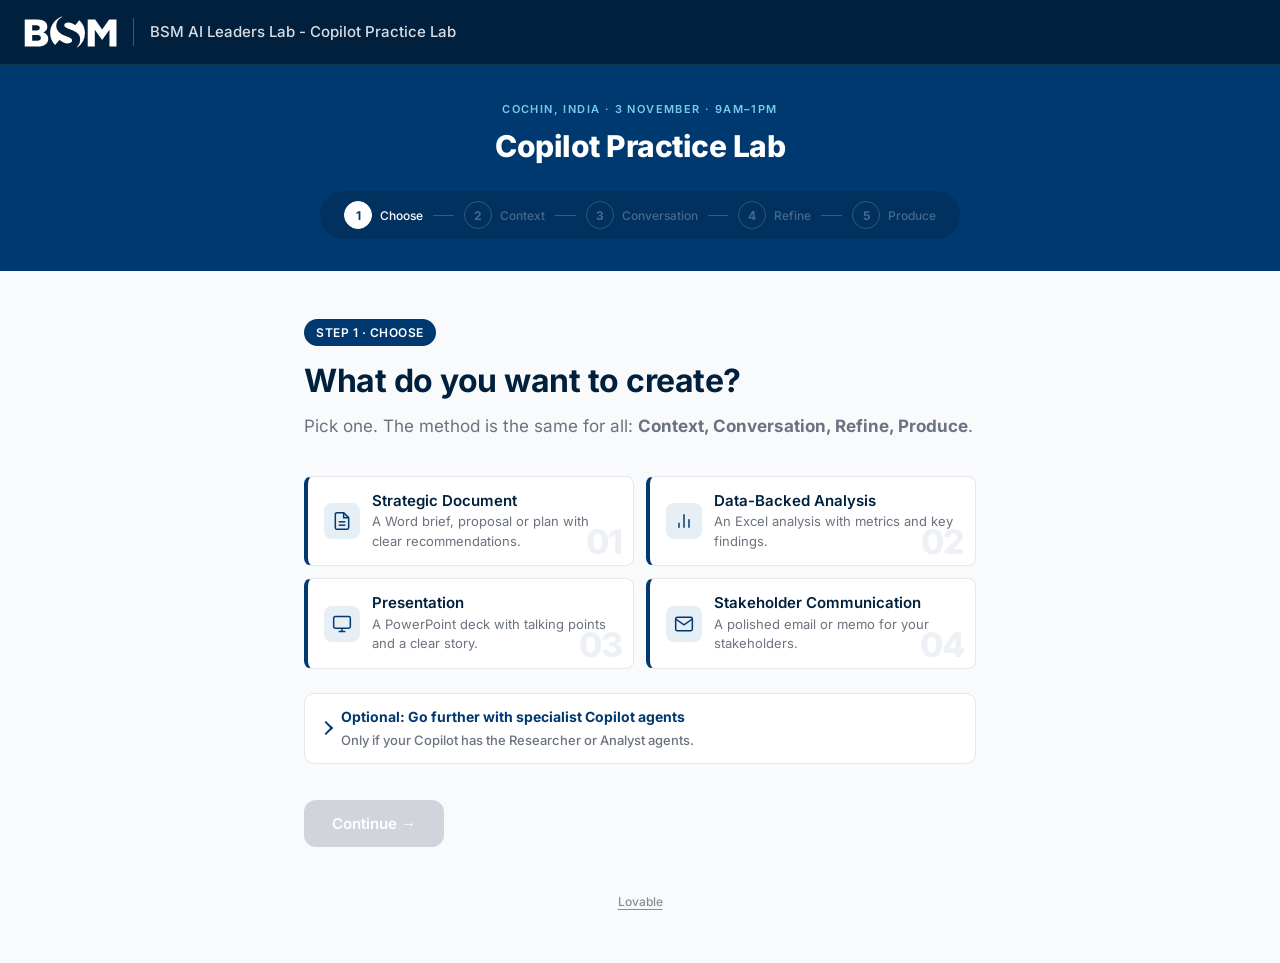
==== commit ecdcdedf: "Add Vibe Coding Lab (Lovable) view: footer link, four clusters, starter prompts" ====
--- a/index.html
+++ b/index.html
@@ -24,9 +24,11 @@
       <span class="client-logo-fallback" style="display:none;">BSM</span>
     </button>
     <div class="header-divider"></div>
-    <span class="header-title">BSM AI Leaders Lab - Copilot Practice Lab</span>
-  </div>
-</div>
+    <span class="header-title" x-text="view === 'lovable' ? 'BSM AI Leaders Lab - Vibe Coding Lab' : 'BSM AI Leaders Lab - Copilot Practice Lab'">BSM AI Leaders Lab - Copilot Practice Lab</span>
+  </div>
+</div>
+
+<div id="lab-view" x-show="view === 'lab'">
 
 <!-- Hero Header -->
 <div class="hero">
@@ -340,10 +342,100 @@
           @click="next()" x-text="nextLabels[step - 1]"></button>
 </nav>
 
+<!-- Footer: quiet entry point to the Vibe Coding Lab -->
+<footer class="app-footer">
+  <button type="button" class="footer-link" title="Vibe Coding Lab: build a working tool in Lovable" @click="openLovable()">Lovable</button>
+</footer>
+
+</div>
+
+<!-- ===== VIBE CODING LAB (Lovable), in-page view ===== -->
+<div id="lovable-view" x-show="view === 'lovable'" style="display:none;">
+
+  <div class="hero lov-hero">
+    <div class="hero-inner">
+      <span class="hero-eyebrow">Cochin, India · 3 November</span>
+      <h2 class="hero-title">Vibe Coding Lab</h2>
+      <p class="lov-subline">Build a working tool in Lovable</p>
+    </div>
+  </div>
+
+  <div class="main lov-main">
+
+    <!-- Landing: pick one of four -->
+    <section x-show="lovIndex === null" aria-labelledby="lov-landing-title">
+      <button type="button" class="lov-back" @click="backToLab()">← Back to the Copilot lab</button>
+      <h1 id="lov-landing-title" tabindex="-1" class="lov-h1" x-ref="lovLandingTitle">Pick a challenge to turn into a tool</h1>
+      <p class="step-subtitle">Choose one area. You'll see what you could build, how it applies on board and ashore, and a ready-to-copy starter prompt for Lovable.</p>
+
+      <div class="lov-safe" role="note">
+        <p>🔒 Use made-up sample data only. No real CVs, appraisals or crew records.</p>
+        <p>Anything you build here is a prototype. Real use goes through BSM's AI risk assessment.</p>
+      </div>
+
+      <div class="lov-grid">
+        <template x-for="(c, i) in lovableClusters" :key="c.key">
+          <button type="button" class="lov-cluster-btn" :data-cluster="c.key" @click="openCluster(i)">
+            <span class="lov-cluster-num" x-text="'0' + (i + 1)"></span>
+            <span class="lov-cluster-name" x-text="c.title"></span>
+            <span class="lov-cluster-arrow" aria-hidden="true">→</span>
+          </button>
+        </template>
+      </div>
+    </section>
+
+    <!-- Detail: one cluster -->
+    <section x-show="lovIndex !== null" style="display:none;" aria-labelledby="lov-detail-title">
+      <button type="button" class="lov-back" @click="backToFour()">← Back to the four</button>
+      <h1 id="lov-detail-title" tabindex="-1" class="lov-h1" x-ref="lovDetailTitle" x-text="lov ? lov.title : ''"></h1>
+
+      <div class="lov-block lov-build">
+        <h2 class="lov-h2">What you could build</h2>
+        <p class="lov-build-text" x-text="lov ? lov.build : ''"></p>
+      </div>
+
+      <div class="lov-block">
+        <h2 class="lov-h2">Use cases</h2>
+        <div class="lov-cols">
+          <div class="lov-uc lov-marine">
+            <h3>Marine</h3>
+            <p x-text="lov ? lov.marine : ''"></p>
+          </div>
+          <div class="lov-uc lov-shore">
+            <h3>Shore</h3>
+            <p x-text="lov ? lov.shore : ''"></p>
+          </div>
+        </div>
+      </div>
+
+      <div class="lov-block prompt-section">
+        <h2 class="lov-h2">Starter prompt</h2>
+        <div class="prompt-box">
+          <div class="prompt-text" id="lov-prompt" x-ref="lovPrompt" x-text="lov ? lov.prompt : ''"></div>
+        </div>
+        <div class="prompt-actions">
+          <button type="button" class="btn btn-primary copy-open-btn" @click="copyAndOpen('lovPrompt', 'lovable')">
+            <span x-text="copiedKey === 'lovPrompt' ? 'Copied ✓ Opening Lovable…' : 'Copy & open Lovable ↗'"></span>
+          </button>
+          <button type="button" class="btn btn-secondary copy-only-btn" @click="copyOnly('lovPrompt', 'lovable')">
+            <span x-text="copiedKey === 'lovPrompt' ? 'Copied ✓' : 'Copy'"></span>
+          </button>
+        </div>
+        <p class="safe-note lov-note">🔒 Made-up sample data only. This is a prototype: real use goes through BSM's AI risk assessment.</p>
+      </div>
+
+      <div class="lov-foot-nav">
+        <button type="button" class="btn btn-secondary" @click="backToFour()">← Back to the four</button>
+      </div>
+    </section>
+
+  </div>
+</div>
+
 <!-- Copy / open feedback -->
 <div class="toast" x-show="toast.show" style="display:none;" role="status" aria-live="polite">
   <span x-text="toast.msg"></span>
-  <a x-show="toast.link" :href="copilotUrl" target="_blank" rel="noopener">Open Copilot ↗</a>
+  <a x-show="toast.link" :href="toast.url || copilotUrl" target="_blank" rel="noopener" x-text="toast.linkText || 'Open Copilot ↗'">Open Copilot ↗</a>
 </div>
 
 </div>
--- a/styles.css
+++ b/styles.css
@@ -809,3 +809,80 @@
   margin: 0 0 20px; padding: 14px 16px; font-size: 16px; line-height: 1.5; color: var(--navy);
   background: var(--brand-tint); border-left: 4px solid var(--brand); border-radius: 8px;
 }
+
+
+/* ===== v6: Vibe Coding Lab (Lovable) view ===== */
+/* The footer now carries the bottom spacing, so tighten .main's own bottom padding in the lab view. */
+#lab-view .main { padding-bottom: 24px; }
+.app-footer {
+  max-width: 720px; margin: 0 auto; padding: 8px 24px 40px; text-align: center;
+}
+.footer-link {
+  background: none; border: 0; cursor: pointer; font: 500 12px var(--font-sans);
+  color: var(--gray-500); opacity: 0.8; text-decoration: underline; text-underline-offset: 3px;
+  min-height: 44px; min-width: 44px; padding: 0 14px; border-radius: 8px;
+}
+.footer-link:hover { opacity: 1; color: var(--brand); }
+.footer-link:focus-visible { outline: 3px solid var(--brand-accent); outline-offset: 2px; opacity: 1; }
+
+.lov-hero .hero-inner { padding-bottom: 4px; }
+.lov-subline { margin-top: 6px; font-size: 18px; font-weight: 500; color: rgba(255,255,255,0.9); }
+.lov-main { padding-bottom: 72px; }
+.lov-h1 { font-size: 30px; font-weight: 700; color: var(--navy); margin: 8px 0 12px; letter-spacing: -0.4px; line-height: 1.2; }
+.lov-h1:focus { outline: none; }
+.lov-h2 { font-size: 13px; font-weight: 700; color: var(--gray-500); text-transform: uppercase; letter-spacing: 0.6px; margin-bottom: 10px; }
+.lov-back {
+  background: none; border: 0; cursor: pointer; font: 600 14px var(--font-sans); color: var(--brand);
+  min-height: 44px; padding: 0 12px 0 0; display: inline-flex; align-items: center; border-radius: 8px;
+}
+.lov-back:hover { text-decoration: underline; }
+.lov-back:focus-visible, .lov-cluster-btn:focus-visible { outline: 3px solid var(--brand-accent); outline-offset: 2px; }
+
+.lov-safe {
+  background: #fffbeb; border: 1px solid #fde68a; border-radius: 12px; padding: 14px 18px; margin-bottom: 24px;
+  font-size: 14px; line-height: 1.55; color: var(--gray-700);
+}
+.lov-safe p + p { margin-top: 6px; }
+
+.lov-grid { display: grid; grid-template-columns: 1fr 1fr; gap: 14px; }
+.lov-cluster-btn {
+  display: flex; flex-direction: column; align-items: flex-start; justify-content: space-between; gap: 18px;
+  min-height: 132px; padding: 20px 22px; text-align: left; cursor: pointer;
+  background: var(--brand); color: var(--white); border: 0; border-radius: 14px;
+  font-family: var(--font-sans); box-shadow: var(--shadow); transition: background 0.2s ease, transform 0.15s ease, box-shadow 0.2s ease;
+}
+.lov-cluster-btn:hover { background: var(--brand-dark); box-shadow: var(--shadow-lg); transform: translateY(-1px); }
+.lov-cluster-num { font-size: 12px; font-weight: 700; letter-spacing: 1px; color: var(--brand-sky); }
+.lov-cluster-name { font-size: 19px; font-weight: 700; line-height: 1.25; }
+.lov-cluster-arrow { align-self: flex-end; font-size: 20px; color: var(--brand-sky); margin-top: -8px; }
+
+.lov-block { margin-top: 28px; }
+.lov-build {
+  background: var(--brand-tint); border-left: 5px solid var(--brand); border-radius: 12px; padding: 20px 22px;
+}
+.lov-build .lov-h2 { color: var(--brand); }
+.lov-build-text { font-size: 20px; line-height: 1.5; font-weight: 600; color: var(--navy); }
+.lov-cols { display: grid; grid-template-columns: 1fr 1fr; gap: 14px; }
+.lov-uc { background: var(--white); border: 1px solid var(--gray-200); border-radius: 12px; padding: 16px 18px; }
+.lov-uc h3 { font-size: 14px; font-weight: 700; color: var(--brand); margin-bottom: 6px; }
+.lov-marine { border-top: 4px solid var(--brand); }
+.lov-shore { border-top: 4px solid var(--brand-accent); }
+.lov-uc p { font-size: 15px; line-height: 1.55; color: var(--gray-700); }
+.lov-note { font-size: 13px; }
+.lov-foot-nav { margin-top: 32px; }
+
+@media (max-width: 767px) {
+  .app-footer { padding-bottom: calc(96px + env(safe-area-inset-bottom)); }
+  #lab-view .main { padding-bottom: 8px; }
+  .lov-main { padding-bottom: 48px; }
+}
+@media (max-width: 640px) {
+  .lov-grid, .lov-cols { grid-template-columns: 1fr; }
+  .lov-cluster-btn { min-height: 84px; flex-direction: row; align-items: center; gap: 14px; padding: 16px 18px; }
+  .lov-cluster-name { flex: 1; font-size: 17px; }
+  .lov-cluster-arrow { align-self: center; margin-top: 0; }
+  .lov-h1 { font-size: 24px; }
+  .lov-build-text { font-size: 18px; }
+  .lov-subline { font-size: 16px; }
+  .lov-block .prompt-actions .btn { flex: 1 1 auto; justify-content: center; }
+}
